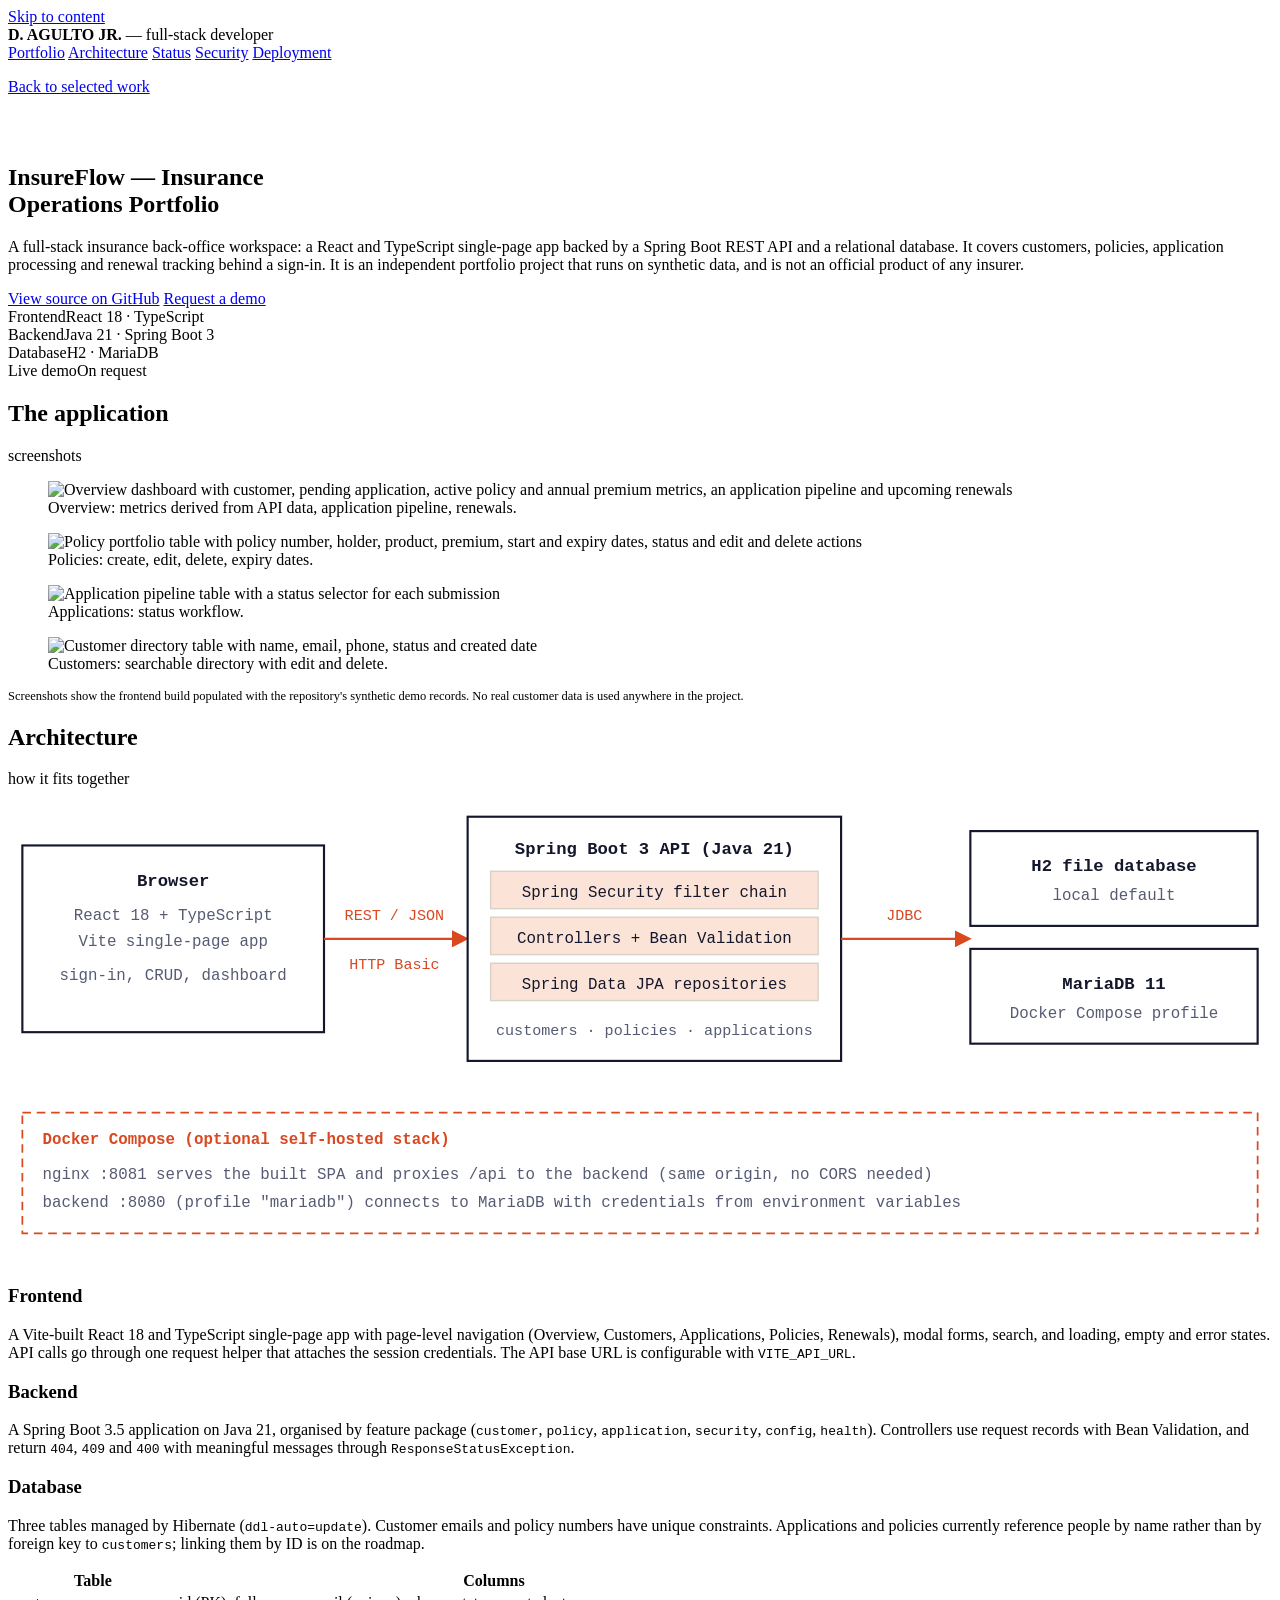
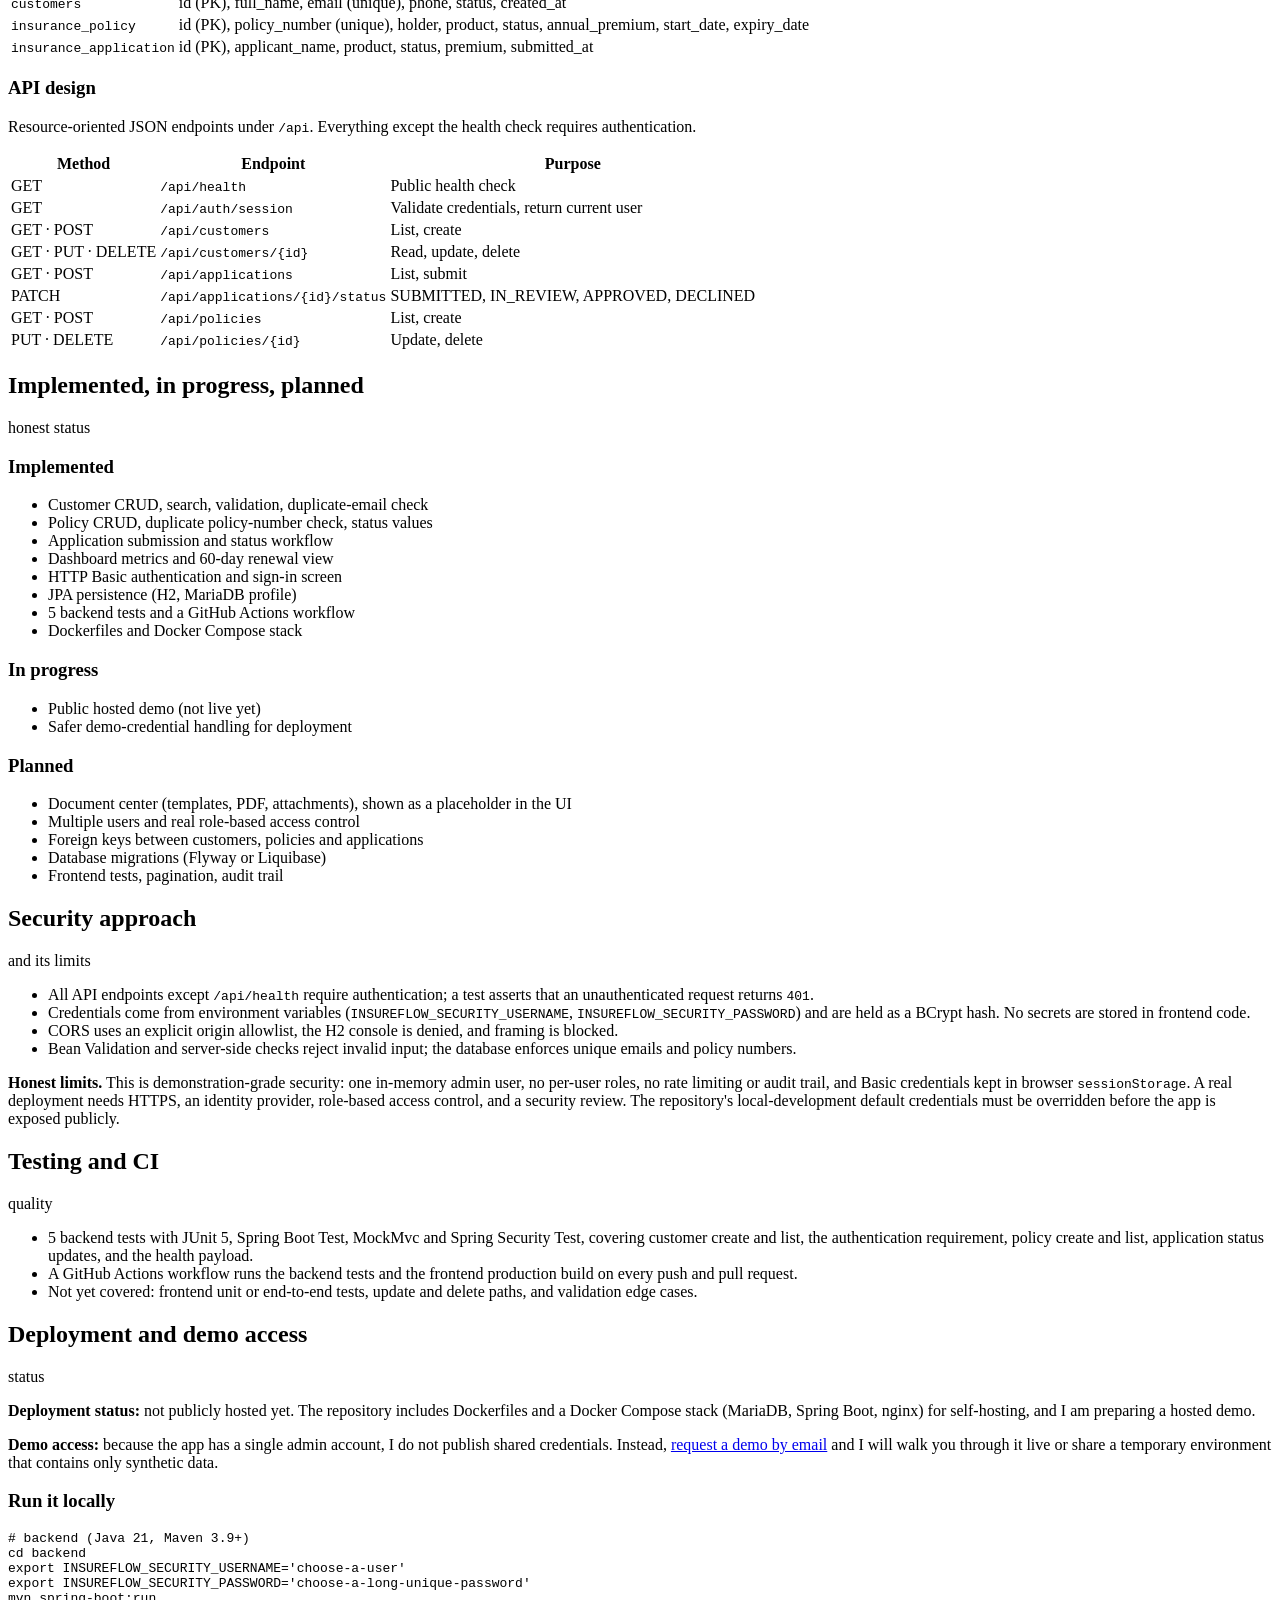
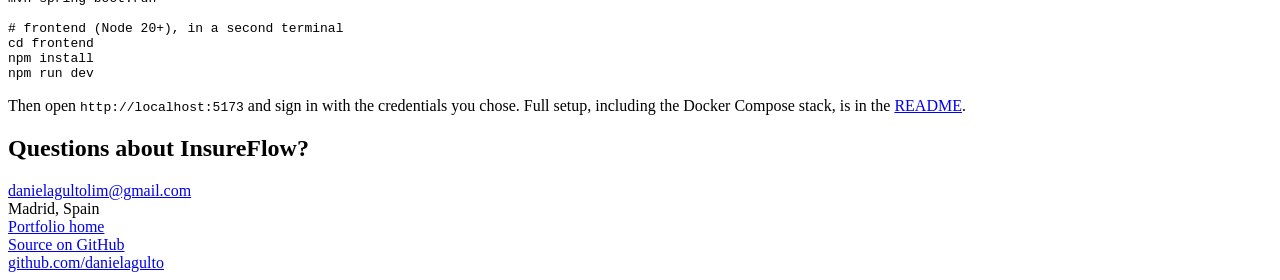
==== insureflow.html @ 4a123c42 "Add files via upload" ====
<!DOCTYPE html>
<html lang="en">
<head>
<meta charset="UTF-8">
<meta name="viewport" content="width=device-width, initial-scale=1.0">
<title>InsureFlow — Insurance Operations Portfolio | Daniel Agulto</title>
<meta name="description" content="InsureFlow is a full-stack insurance operations app built with Java 21, Spring Boot, Spring Security, React and TypeScript. Architecture, features, security approach, testing and deployment status, with implemented and planned work clearly separated.">
<link rel="canonical" href="https://danielagulto.github.io/insureflow.html">
<meta name="author" content="Daniel L. Agulto Jr.">
<meta property="og:type" content="article">
<meta property="og:url" content="https://danielagulto.github.io/insureflow.html">
<meta property="og:site_name" content="Daniel Agulto — Portfolio">
<meta property="og:title" content="InsureFlow — Insurance Operations Portfolio">
<meta property="og:description" content="Full-stack insurance operations app: Spring Boot REST API, Spring Security, JPA, React and TypeScript. By Daniel Agulto.">
<meta property="og:image" content="https://danielagulto.github.io/assets/img/og-image.png">
<meta property="og:image:alt" content="InsureFlow operations dashboard">
<meta name="twitter:card" content="summary_large_image">
<meta name="theme-color" content="#14111A">
<link rel="icon" href="data:image/svg+xml,%3Csvg xmlns='http://www.w3.org/2000/svg' viewBox='0 0 32 32'%3E%3Crect width='32' height='32' fill='%2314172B'/%3E%3Ctext x='16' y='22' font-family='monospace' font-size='16' font-weight='bold' text-anchor='middle' fill='%23F6F6F9'%3EDA%3C/text%3E%3C/svg%3E">
<link rel="preconnect" href="https://fonts.googleapis.com">
<link rel="preconnect" href="https://fonts.gstatic.com" crossorigin>
<link href="https://fonts.googleapis.com/css2?family=Instrument+Serif:ital@0;1&family=Geist:wght@400;500;600&family=Geist+Mono:wght@400;500&display=swap" rel="stylesheet">
<link rel="stylesheet" href="assets/site.css">
<script type="application/ld+json">
{
  "@context": "https://schema.org",
  "@type": "SoftwareSourceCode",
  "name": "InsureFlow — Insurance Operations Portfolio",
  "codeRepository": "https://github.com/danielagulto/insureflow-portfolio",
  "programmingLanguage": ["Java", "TypeScript"],
  "author": { "@type": "Person", "name": "Daniel L. Agulto Jr.", "url": "https://danielagulto.github.io/" }
}
</script>
</head>
<body>
<a class="skip-link" href="#main">Skip to content</a>

<header>
  <div class="wrap wide titleblock">
    <div><strong>D. AGULTO JR.</strong> — full-stack developer</div>
    <nav aria-label="Primary">
      <a href="index.html">Portfolio</a>
      <a href="#architecture">Architecture</a>
      <a href="#status">Status</a>
      <a href="#security">Security</a>
      <a href="#deployment">Deployment</a>
    </nav>
  </div>
</header>

<main id="main" class="wrap wide">
  <p class="crumb"><a href="index.html#work">Back to selected work</a></p>

  <section class="hero" id="top" style="padding-top:32px">
    <h1 style="max-width:22ch">InsureFlow — Insurance Operations Portfolio</h1>
    <p class="lede">A full-stack insurance back-office workspace: a React and TypeScript single-page app backed by a Spring Boot REST API and a relational database. It covers customers, policies, application processing and renewal tracking behind a sign-in. It is an independent portfolio project that runs on synthetic data, and is not an official product of any insurer.</p>
    <div class="cta-row">
      <a class="btn" href="https://github.com/danielagulto/insureflow-portfolio" target="_blank" rel="noopener">View source on GitHub</a>
      <a class="btn ghost" href="mailto:danielagultolim@gmail.com?subject=InsureFlow%20demo%20request">Request a demo</a>
    </div>
  </section>

  <div class="factstrip">
    <div class="fact"><span class="label">Frontend</span><span class="value">React 18 · TypeScript</span></div>
    <div class="fact"><span class="label">Backend</span><span class="value">Java 21 · Spring Boot 3</span></div>
    <div class="fact"><span class="label">Database</span><span class="value">H2 · MariaDB</span></div>
    <div class="fact"><span class="label">Live demo</span><span class="value">On request</span></div>
  </div>

  <section id="screens">
    <div class="section-head"><h2>The application</h2><span class="tag mono">screenshots</span></div>
    <div class="shots">
      <figure class="shot"><img src="assets/img/insureflow-overview.webp" width="1200" height="750" alt="Overview dashboard with customer, pending application, active policy and annual premium metrics, an application pipeline and upcoming renewals" loading="lazy"><figcaption>Overview: metrics derived from API data, application pipeline, renewals.</figcaption></figure>
      <figure class="shot"><img src="assets/img/insureflow-policies.webp" width="1200" height="750" alt="Policy portfolio table with policy number, holder, product, premium, start and expiry dates, status and edit and delete actions" loading="lazy"><figcaption>Policies: create, edit, delete, expiry dates.</figcaption></figure>
      <figure class="shot"><img src="assets/img/insureflow-applications.webp" width="1200" height="750" alt="Application pipeline table with a status selector for each submission" loading="lazy"><figcaption>Applications: status workflow.</figcaption></figure>
      <figure class="shot"><img src="assets/img/insureflow-customers.webp" width="1200" height="750" alt="Customer directory table with name, email, phone, status and created date" loading="lazy"><figcaption>Customers: searchable directory with edit and delete.</figcaption></figure>
    </div>
    <p class="note" style="font-size:12.5px;color:var(--ink-soft)">Screenshots show the frontend build populated with the repository's synthetic demo records. No real customer data is used anywhere in the project.</p>
  </section>

  <section id="architecture" class="prose">
    <div class="section-head"><h2>Architecture</h2><span class="tag mono">how it fits together</span></div>
    <div class="diagram">
      <svg viewBox="0 0 880 330" role="img" aria-labelledby="arch-t arch-d" xmlns="http://www.w3.org/2000/svg">
        <title id="arch-t">InsureFlow architecture</title>
        <desc id="arch-d">A React and TypeScript single-page app calls a Spring Boot REST API over HTTP with Basic authentication. The API uses Spring Data JPA to persist to H2 locally or MariaDB under Docker Compose. In Docker Compose, nginx serves the built app and proxies API requests to the backend.</desc>
        <defs><marker id="ah" markerWidth="8" markerHeight="8" refX="6" refY="4" orient="auto"><path d="M0,0 L8,4 L0,8 Z" fill="#D9481F"/></marker></defs>
        <g font-family="JetBrains Mono, monospace" font-size="12" fill="#14172B">
          <rect x="10" y="40" width="210" height="130" fill="#fff" stroke="#14172B" stroke-width="1.5"/>
          <text x="115" y="68" text-anchor="middle" font-weight="600">Browser</text>
          <text x="115" y="92" text-anchor="middle" fill="#565B73" font-size="11">React 18 + TypeScript</text>
          <text x="115" y="110" text-anchor="middle" fill="#565B73" font-size="11">Vite single-page app</text>
          <text x="115" y="134" text-anchor="middle" fill="#565B73" font-size="11">sign-in, CRUD, dashboard</text>

          <line x1="220" y1="105" x2="318" y2="105" stroke="#D9481F" stroke-width="1.5" marker-end="url(#ah)"/>
          <text x="269" y="92" text-anchor="middle" fill="#D9481F" font-size="10.5">REST / JSON</text>
          <text x="269" y="126" text-anchor="middle" fill="#D9481F" font-size="10.5">HTTP Basic</text>

          <rect x="320" y="20" width="260" height="170" fill="#fff" stroke="#14172B" stroke-width="1.5"/>
          <text x="450" y="46" text-anchor="middle" font-weight="600">Spring Boot 3 API (Java 21)</text>
          <rect x="336" y="58" width="228" height="26" fill="#FBE3D8" stroke="#D9D2C6"/><text x="450" y="76" text-anchor="middle" font-size="11">Spring Security filter chain</text>
          <rect x="336" y="90" width="228" height="26" fill="#FBE3D8" stroke="#D9D2C6"/><text x="450" y="108" text-anchor="middle" font-size="11">Controllers + Bean Validation</text>
          <rect x="336" y="122" width="228" height="26" fill="#FBE3D8" stroke="#D9D2C6"/><text x="450" y="140" text-anchor="middle" font-size="11">Spring Data JPA repositories</text>
          <text x="450" y="172" text-anchor="middle" fill="#565B73" font-size="10.5">customers · policies · applications</text>

          <line x1="580" y1="105" x2="668" y2="105" stroke="#D9481F" stroke-width="1.5" marker-end="url(#ah)"/>
          <text x="624" y="92" text-anchor="middle" fill="#D9481F" font-size="10.5">JDBC</text>

          <rect x="670" y="30" width="200" height="66" fill="#fff" stroke="#14172B" stroke-width="1.5"/>
          <text x="770" y="58" text-anchor="middle" font-weight="600">H2 file database</text>
          <text x="770" y="78" text-anchor="middle" fill="#565B73" font-size="11">local default</text>
          <rect x="670" y="112" width="200" height="66" fill="#fff" stroke="#14172B" stroke-width="1.5"/>
          <text x="770" y="140" text-anchor="middle" font-weight="600">MariaDB 11</text>
          <text x="770" y="160" text-anchor="middle" fill="#565B73" font-size="11">Docker Compose profile</text>

          <rect x="10" y="226" width="860" height="84" fill="none" stroke="#D9481F" stroke-width="1.2" stroke-dasharray="6 4"/>
          <text x="24" y="248" fill="#D9481F" font-size="11" font-weight="600">Docker Compose (optional self-hosted stack)</text>
          <text x="24" y="272" fill="#565B73" font-size="11">nginx :8081 serves the built SPA and proxies /api to the backend (same origin, no CORS needed)</text>
          <text x="24" y="292" fill="#565B73" font-size="11">backend :8080 (profile "mariadb") connects to MariaDB with credentials from environment variables</text>
        </g>
      </svg>
    </div>

    <h3>Frontend</h3>
    <p>A Vite-built React 18 and TypeScript single-page app with page-level navigation (Overview, Customers, Applications, Policies, Renewals), modal forms, search, and loading, empty and error states. API calls go through one request helper that attaches the session credentials. The API base URL is configurable with <code>VITE_API_URL</code>.</p>

    <h3>Backend</h3>
    <p>A Spring Boot 3.5 application on Java 21, organised by feature package (<code>customer</code>, <code>policy</code>, <code>application</code>, <code>security</code>, <code>config</code>, <code>health</code>). Controllers use request records with Bean Validation, and return <code>404</code>, <code>409</code> and <code>400</code> with meaningful messages through <code>ResponseStatusException</code>.</p>

    <h3>Database</h3>
    <p>Three tables managed by Hibernate (<code>ddl-auto=update</code>). Customer emails and policy numbers have unique constraints. Applications and policies currently reference people by name rather than by foreign key to <code>customers</code>; linking them by ID is on the roadmap.</p>
    <div class="tablewrap"><table>
      <thead><tr><th>Table</th><th>Columns</th></tr></thead>
      <tbody>
        <tr><td class="nowrap"><code>customers</code></td><td>id (PK), full_name, email (unique), phone, status, created_at</td></tr>
        <tr><td class="nowrap"><code>insurance_policy</code></td><td>id (PK), policy_number (unique), holder, product, status, annual_premium, start_date, expiry_date</td></tr>
        <tr><td class="nowrap"><code>insurance_application</code></td><td>id (PK), applicant_name, product, status, premium, submitted_at</td></tr>
      </tbody>
    </table></div>

    <h3>API design</h3>
    <p>Resource-oriented JSON endpoints under <code>/api</code>. Everything except the health check requires authentication.</p>
    <div class="tablewrap"><table>
      <thead><tr><th>Method</th><th>Endpoint</th><th>Purpose</th></tr></thead>
      <tbody>
        <tr><td>GET</td><td><code>/api/health</code></td><td>Public health check</td></tr>
        <tr><td>GET</td><td><code>/api/auth/session</code></td><td>Validate credentials, return current user</td></tr>
        <tr><td>GET · POST</td><td><code>/api/customers</code></td><td>List, create</td></tr>
        <tr><td>GET · PUT · DELETE</td><td><code>/api/customers/{id}</code></td><td>Read, update, delete</td></tr>
        <tr><td>GET · POST</td><td><code>/api/applications</code></td><td>List, submit</td></tr>
        <tr><td>PATCH</td><td><code>/api/applications/{id}/status</code></td><td>SUBMITTED, IN_REVIEW, APPROVED, DECLINED</td></tr>
        <tr><td>GET · POST</td><td><code>/api/policies</code></td><td>List, create</td></tr>
        <tr><td>PUT · DELETE</td><td><code>/api/policies/{id}</code></td><td>Update, delete</td></tr>
      </tbody>
    </table></div>
  </section>

  <section id="status">
    <div class="section-head"><h2>Implemented, in progress, planned</h2><span class="tag mono">honest status</span></div>
    <div class="statusgrid">
      <div class="statuscol">
        <h3>Implemented</h3>
        <ul>
          <li>Customer CRUD, search, validation, duplicate-email check</li>
          <li>Policy CRUD, duplicate policy-number check, status values</li>
          <li>Application submission and status workflow</li>
          <li>Dashboard metrics and 60-day renewal view</li>
          <li>HTTP Basic authentication and sign-in screen</li>
          <li>JPA persistence (H2, MariaDB profile)</li>
          <li>5 backend tests and a GitHub Actions workflow</li>
          <li>Dockerfiles and Docker Compose stack</li>
        </ul>
      </div>
      <div class="statuscol">
        <h3>In progress</h3>
        <ul>
          <li>Public hosted demo (not live yet)</li>
          <li>Safer demo-credential handling for deployment</li>
        </ul>
      </div>
      <div class="statuscol">
        <h3>Planned</h3>
        <ul>
          <li>Document center (templates, PDF, attachments), shown as a placeholder in the UI</li>
          <li>Multiple users and real role-based access control</li>
          <li>Foreign keys between customers, policies and applications</li>
          <li>Database migrations (Flyway or Liquibase)</li>
          <li>Frontend tests, pagination, audit trail</li>
        </ul>
      </div>
    </div>
  </section>

  <section id="security" class="prose">
    <div class="section-head"><h2>Security approach</h2><span class="tag mono">and its limits</span></div>
    <ul>
      <li>All API endpoints except <code>/api/health</code> require authentication; a test asserts that an unauthenticated request returns <code>401</code>.</li>
      <li>Credentials come from environment variables (<code>INSUREFLOW_SECURITY_USERNAME</code>, <code>INSUREFLOW_SECURITY_PASSWORD</code>) and are held as a BCrypt hash. No secrets are stored in frontend code.</li>
      <li>CORS uses an explicit origin allowlist, the H2 console is denied, and framing is blocked.</li>
      <li>Bean Validation and server-side checks reject invalid input; the database enforces unique emails and policy numbers.</li>
    </ul>
    <div class="callout"><strong>Honest limits.</strong> This is demonstration-grade security: one in-memory admin user, no per-user roles, no rate limiting or audit trail, and Basic credentials kept in browser <code>sessionStorage</code>. A real deployment needs HTTPS, an identity provider, role-based access control, and a security review. The repository's local-development default credentials must be overridden before the app is exposed publicly.</div>
  </section>

  <section id="testing" class="prose">
    <div class="section-head"><h2>Testing and CI</h2><span class="tag mono">quality</span></div>
    <ul>
      <li>5 backend tests with JUnit 5, Spring Boot Test, MockMvc and Spring Security Test, covering customer create and list, the authentication requirement, policy create and list, application status updates, and the health payload.</li>
      <li>A GitHub Actions workflow runs the backend tests and the frontend production build on every push and pull request.</li>
      <li>Not yet covered: frontend unit or end-to-end tests, update and delete paths, and validation edge cases.</li>
    </ul>
  </section>

  <section id="deployment" class="prose">
    <div class="section-head"><h2>Deployment and demo access</h2><span class="tag mono">status</span></div>
    <p><strong>Deployment status:</strong> not publicly hosted yet. The repository includes Dockerfiles and a Docker Compose stack (MariaDB, Spring Boot, nginx) for self-hosting, and I am preparing a hosted demo.</p>
    <p><strong>Demo access:</strong> because the app has a single admin account, I do not publish shared credentials. Instead, <a href="mailto:danielagultolim@gmail.com?subject=InsureFlow%20demo%20request">request a demo by email</a> and I will walk you through it live or share a temporary environment that contains only synthetic data.</p>
    <h3>Run it locally</h3>
<pre><code># backend (Java 21, Maven 3.9+)
cd backend
export INSUREFLOW_SECURITY_USERNAME='choose-a-user'
export INSUREFLOW_SECURITY_PASSWORD='choose-a-long-unique-password'
mvn spring-boot:run

# frontend (Node 20+), in a second terminal
cd frontend
npm install
npm run dev</code></pre>
    <p>Then open <code>http://localhost:5173</code> and sign in with the credentials you chose. Full setup, including the Docker Compose stack, is in the <a href="https://github.com/danielagulto/insureflow-portfolio#readme" target="_blank" rel="noopener">README</a>.</p>
  </section>
</main>

<footer id="contact">
  <div class="wrap wide">
    <div class="row">
      <div>
        <h2>Questions about InsureFlow?</h2>
        <div class="meta">
          <div><a href="mailto:danielagultolim@gmail.com">danielagultolim@gmail.com</a></div>
          <div>Madrid, Spain</div>
        </div>
      </div>
      <div class="meta">
        <div><a href="index.html">Portfolio home</a></div>
        <div><a href="https://github.com/danielagulto/insureflow-portfolio" target="_blank" rel="noopener">Source on GitHub</a></div>
        <div><a href="https://github.com/danielagulto" target="_blank" rel="noopener">github.com/danielagulto</a></div>
      </div>
    </div>
  </div>
</footer>
</body>
</html>
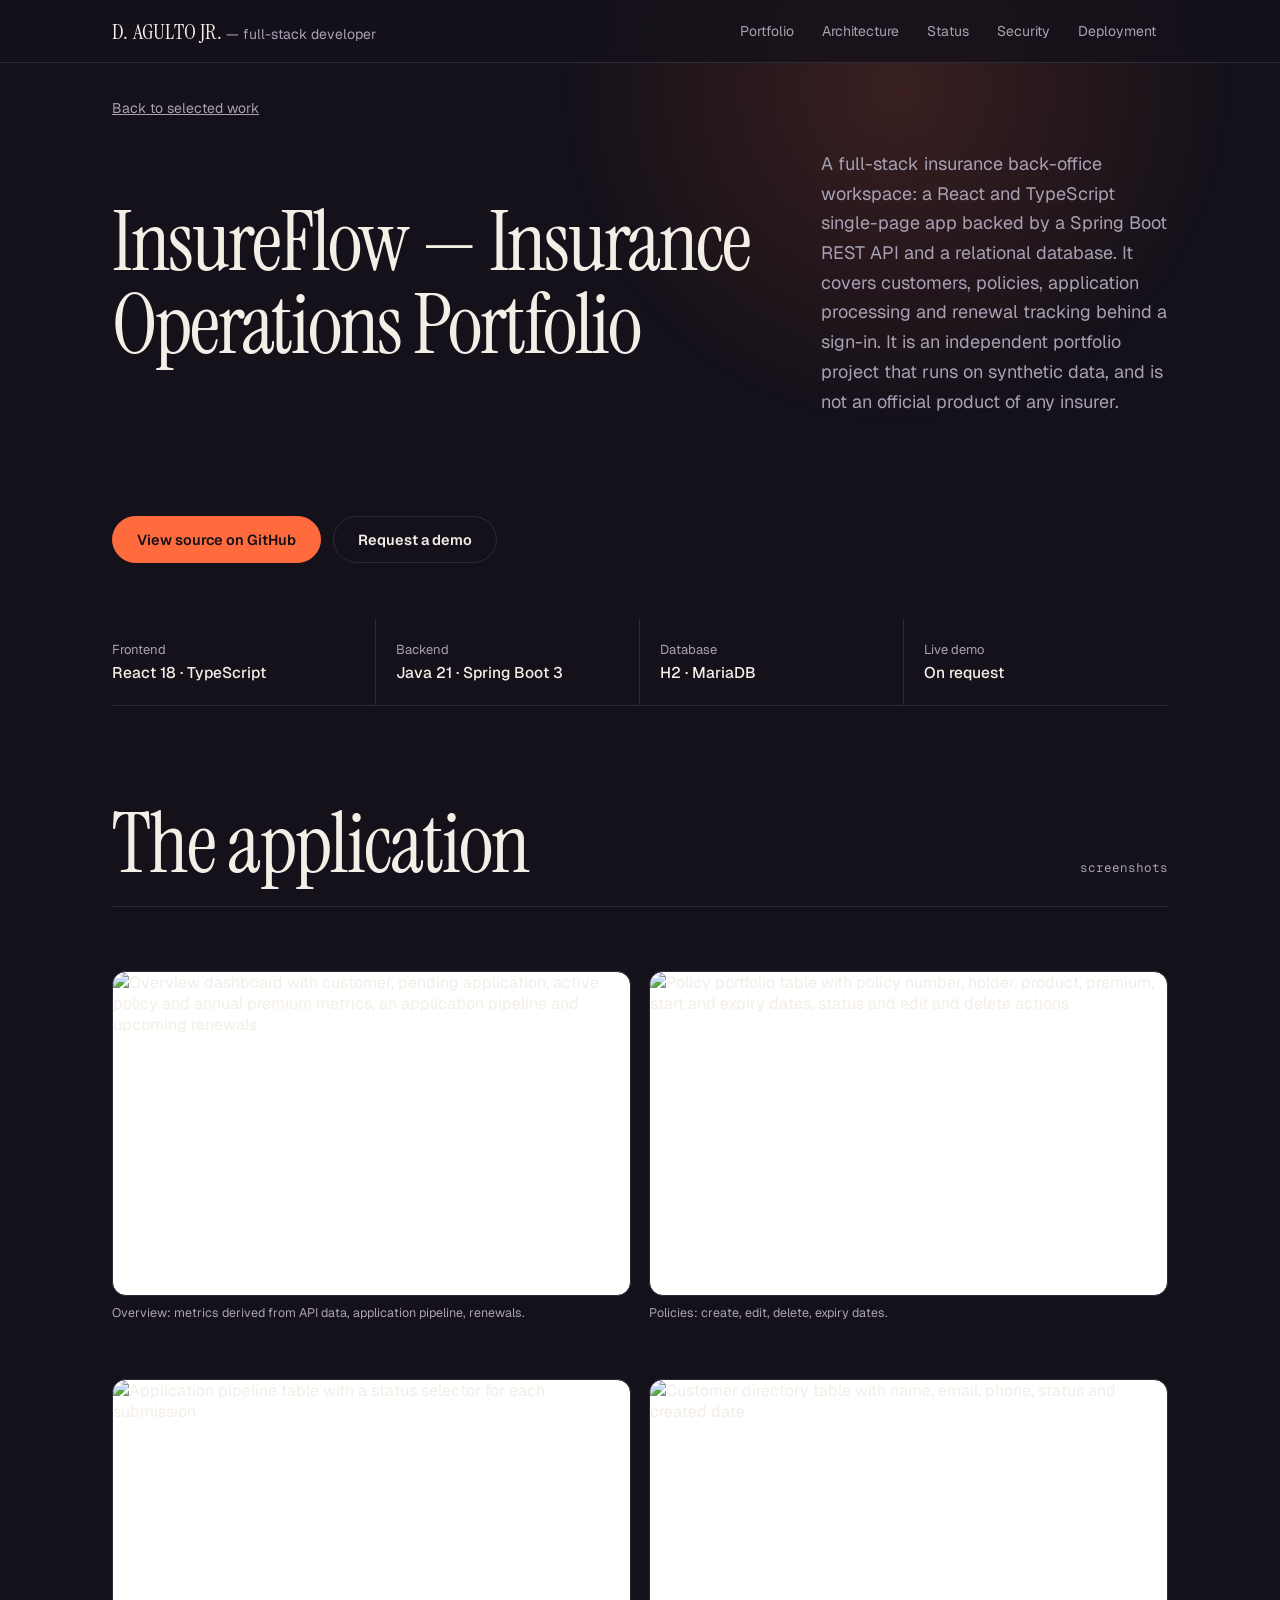
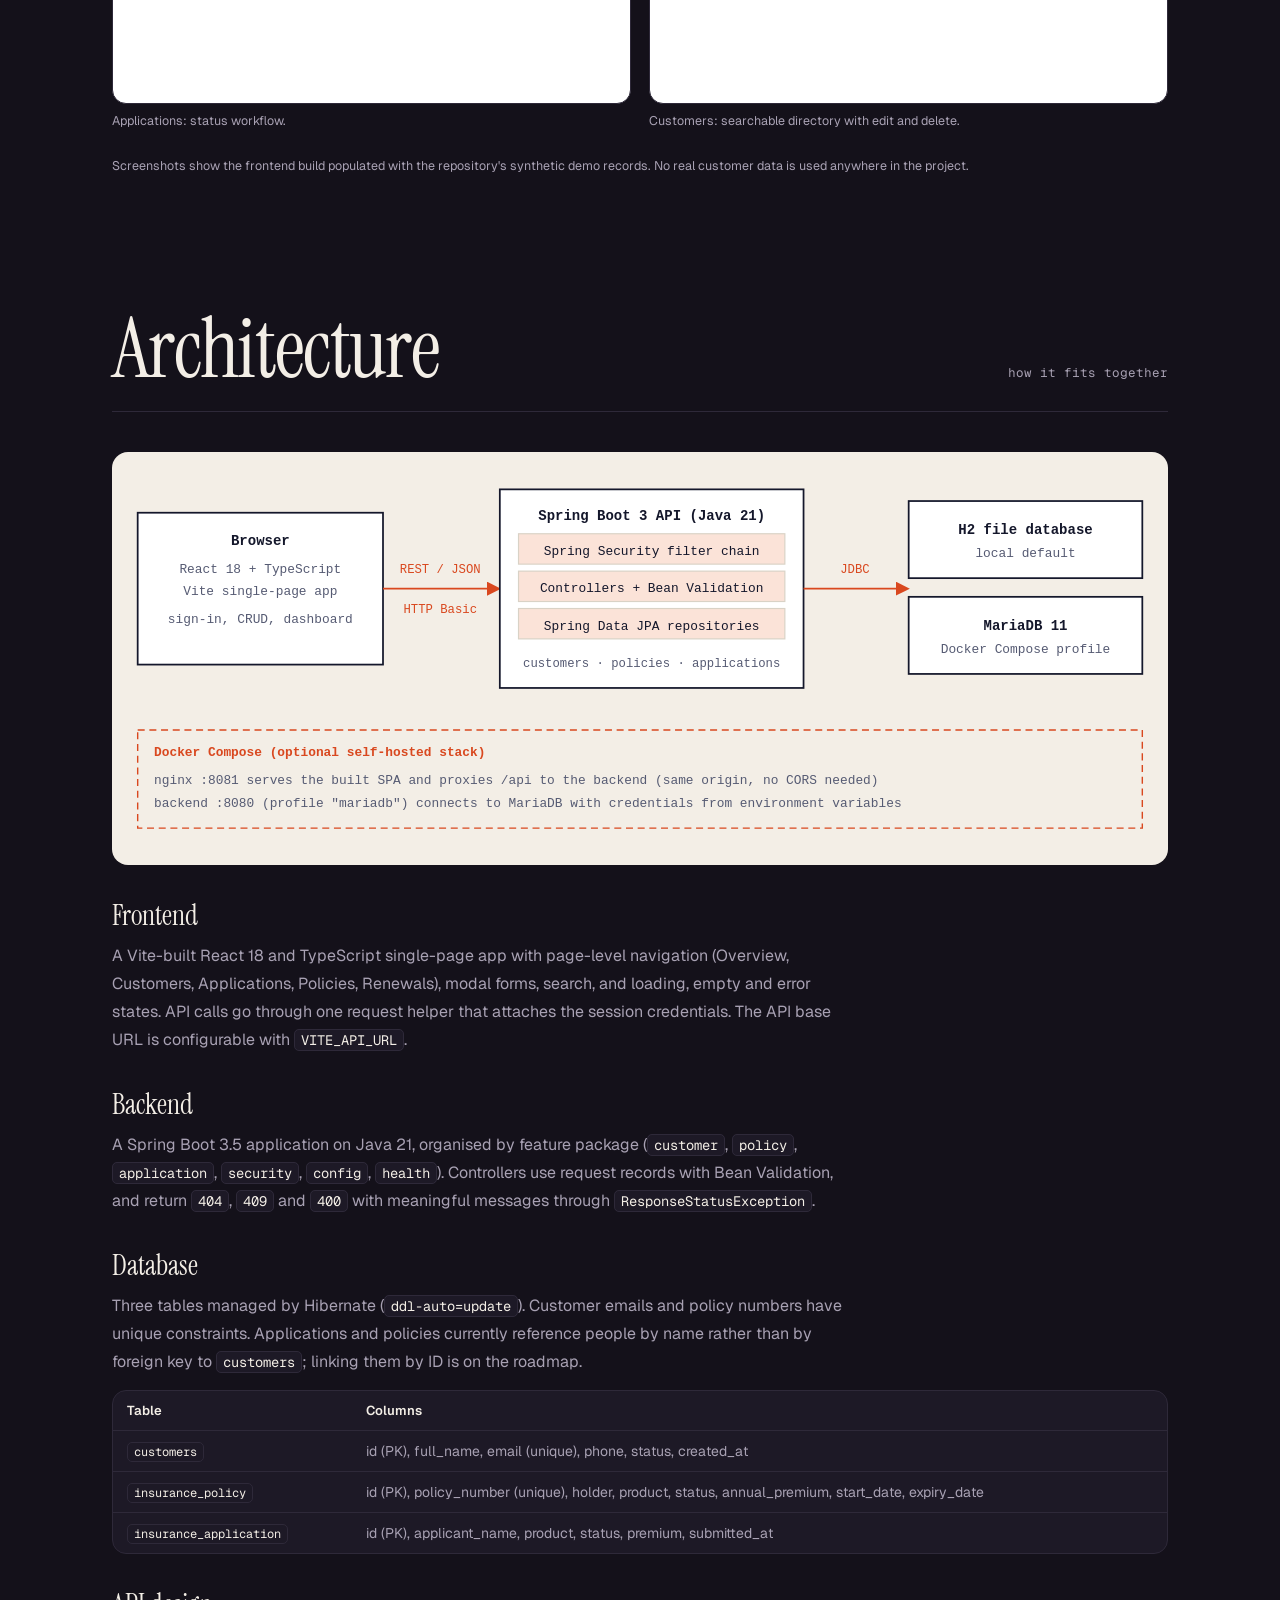
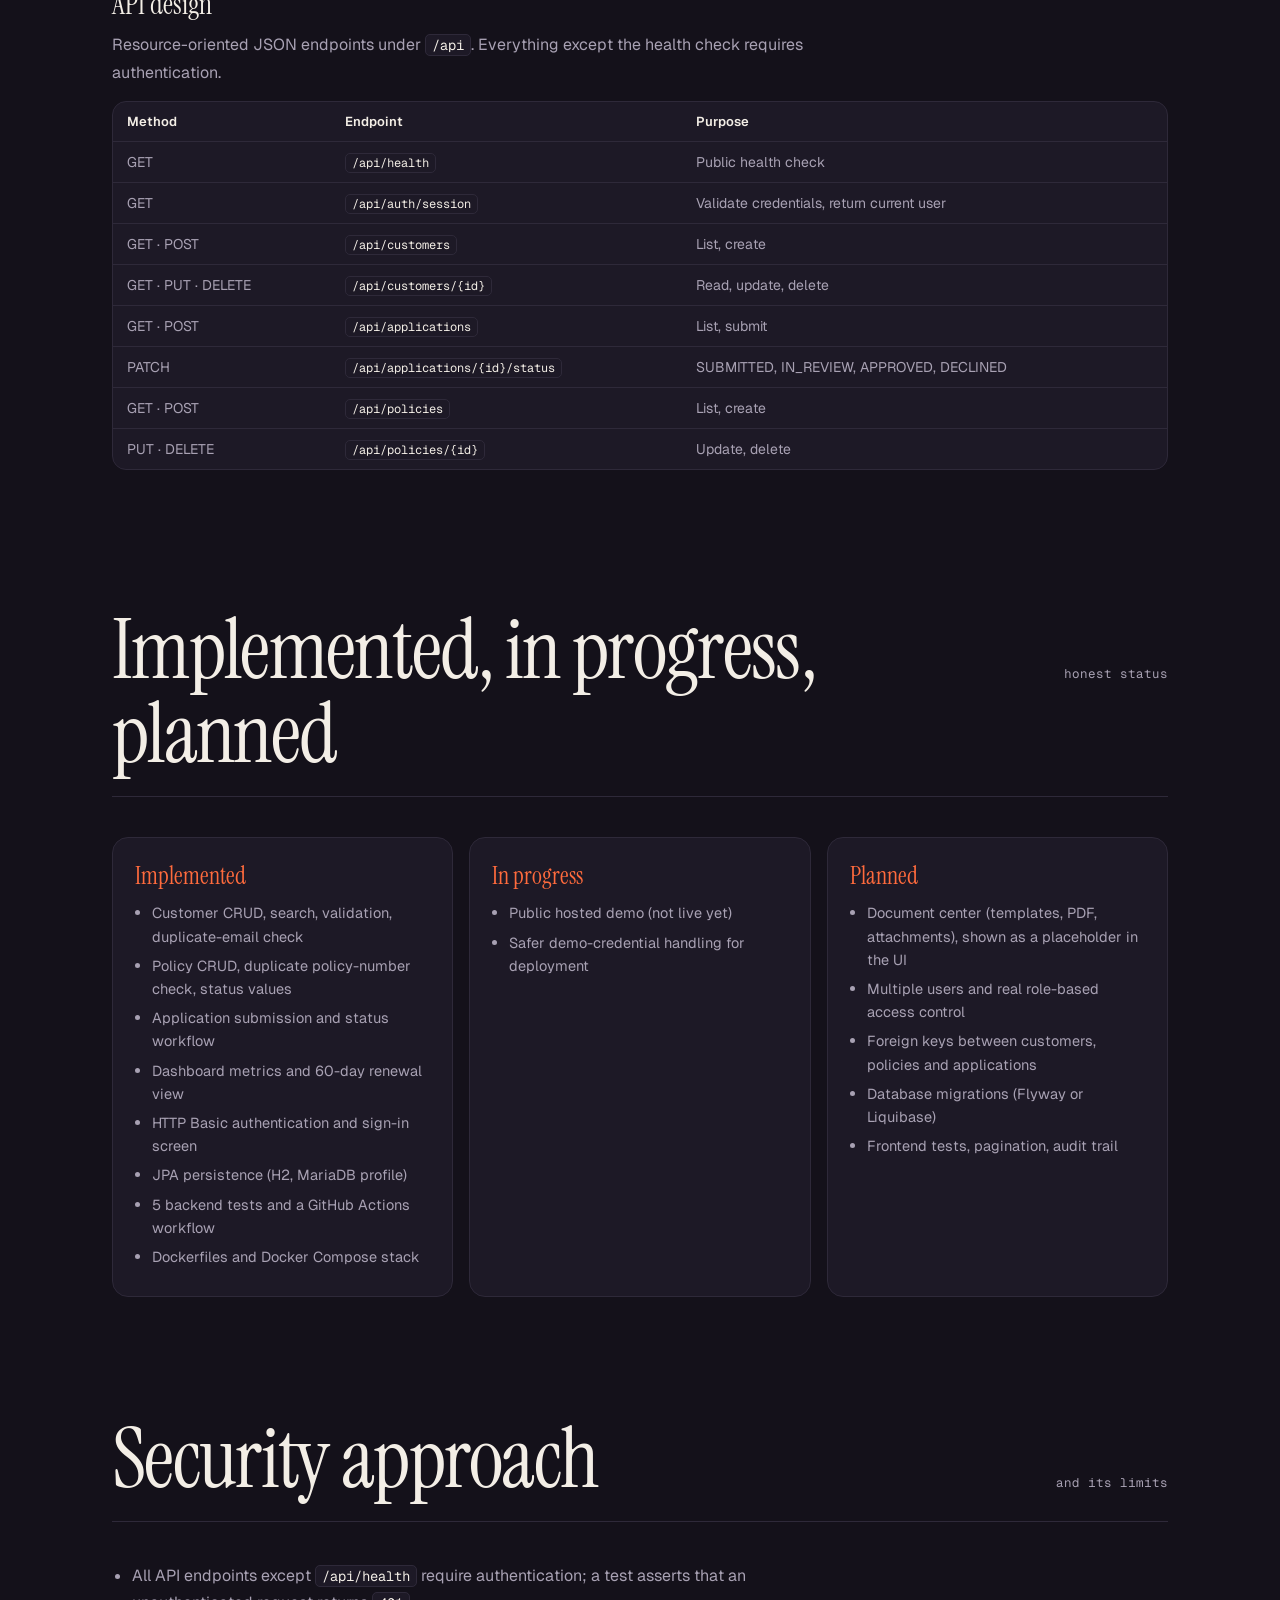
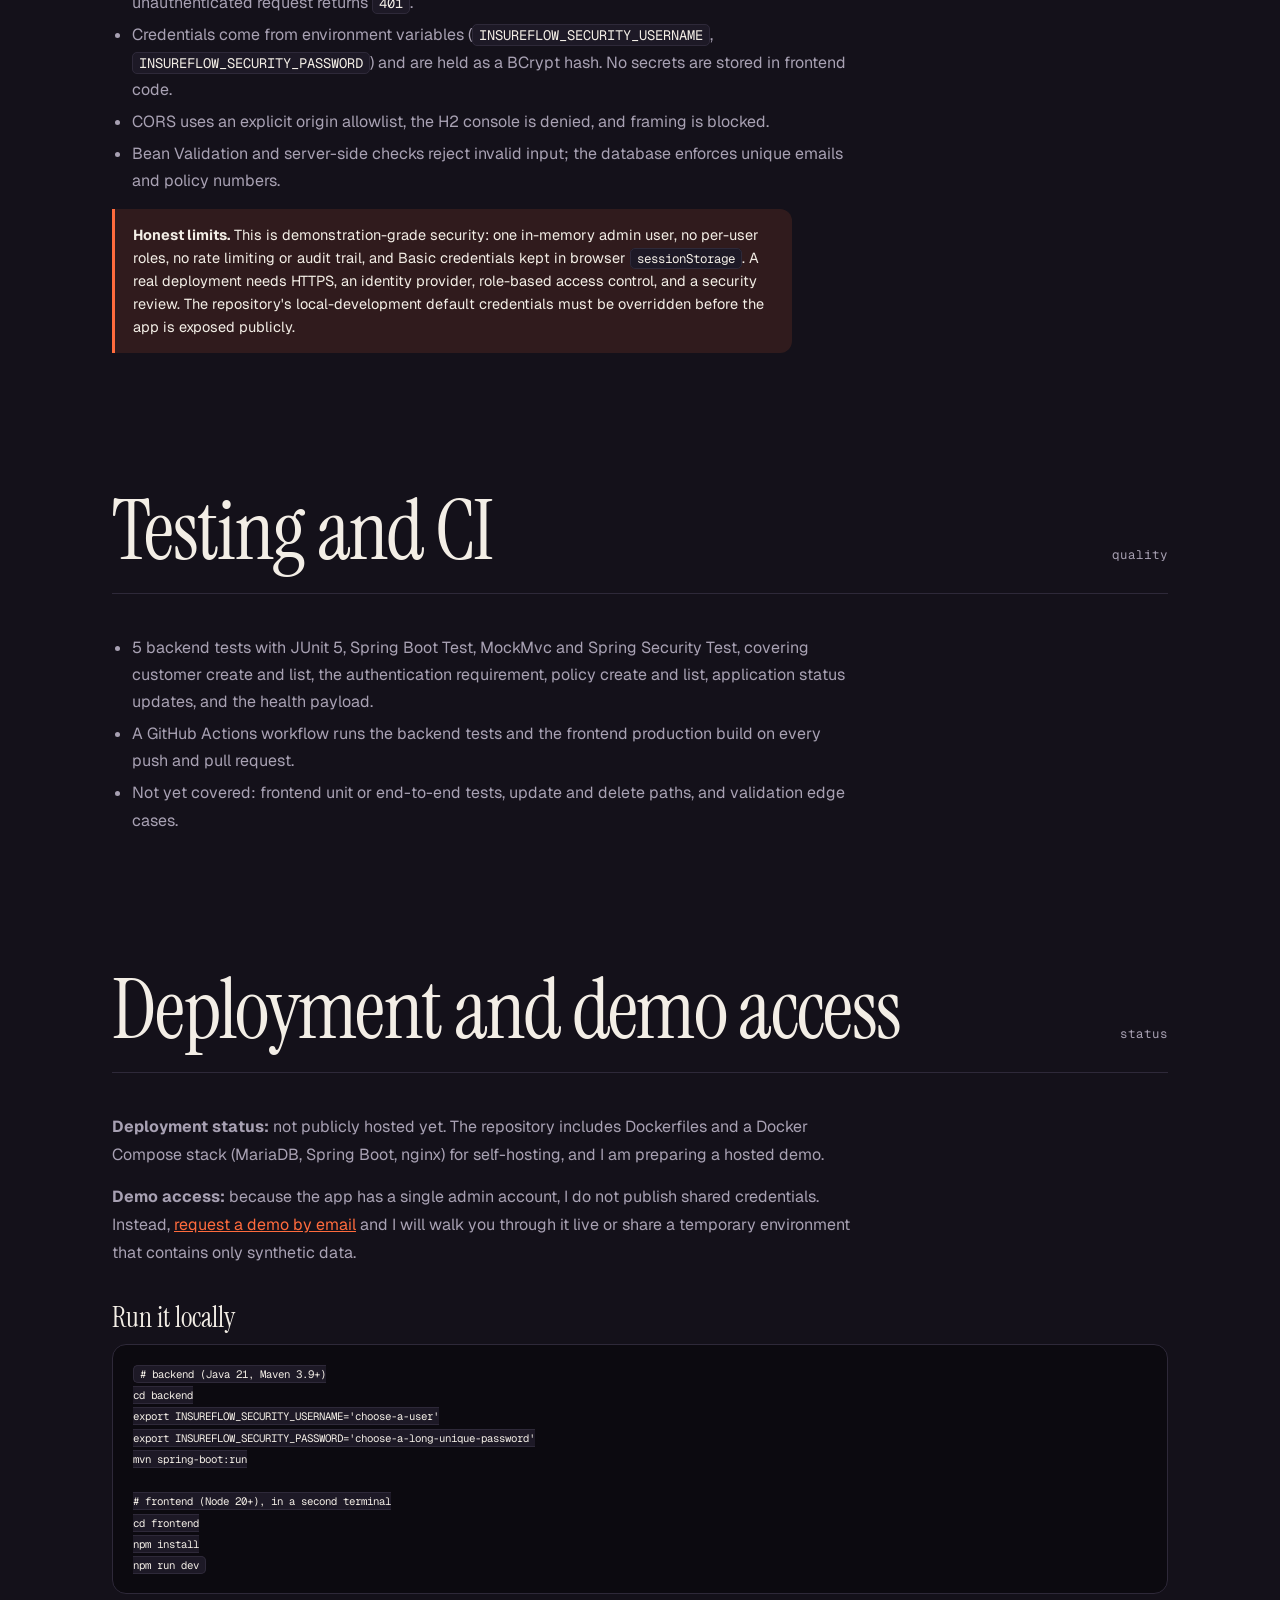
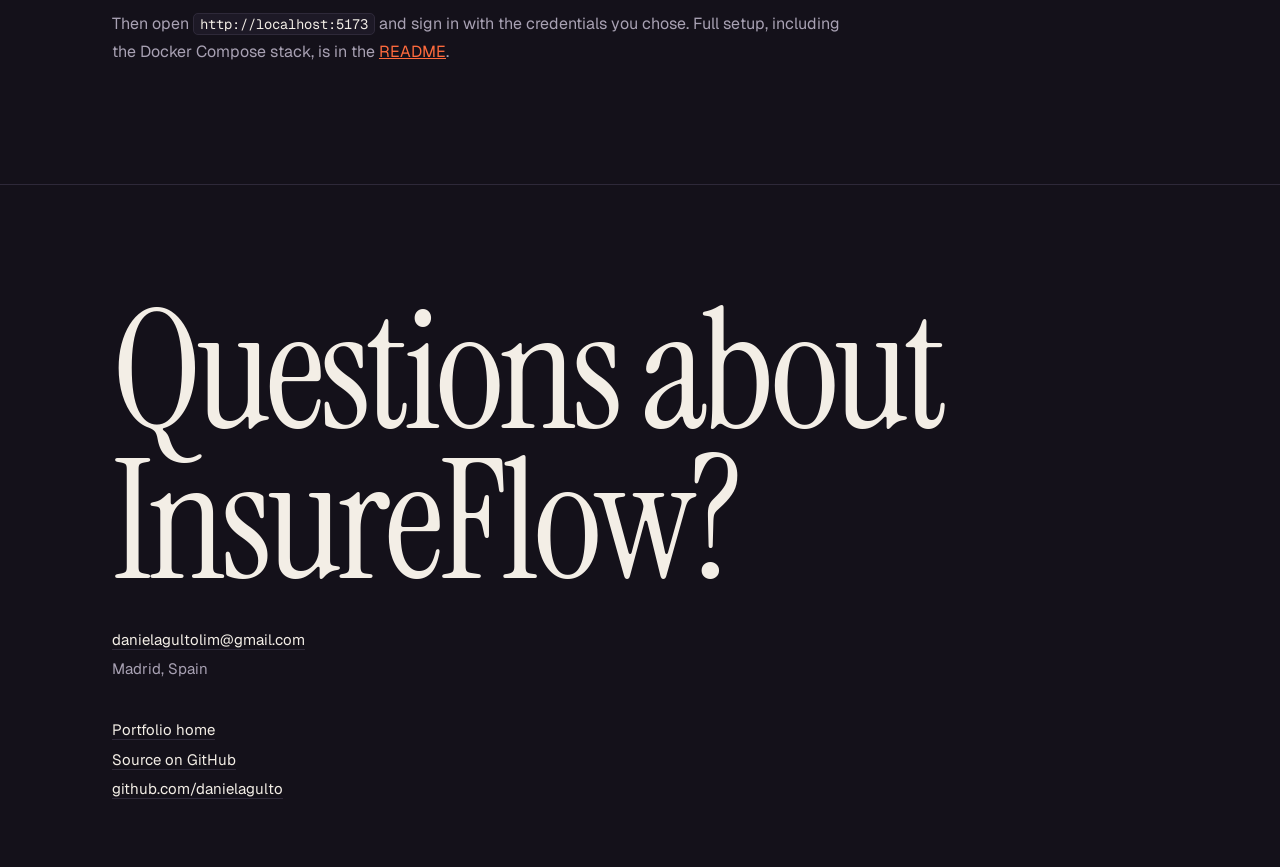
==== commit ba0ed776: "Update insureflow.html" ====
--- a/insureflow.html
+++ b/insureflow.html
@@ -20,7 +20,7 @@
 <link rel="preconnect" href="https://fonts.googleapis.com">
 <link rel="preconnect" href="https://fonts.gstatic.com" crossorigin>
 <link href="https://fonts.googleapis.com/css2?family=Instrument+Serif:ital@0;1&family=Geist:wght@400;500;600&family=Geist+Mono:wght@400;500&display=swap" rel="stylesheet">
-<link rel="stylesheet" href="assets/site.css">
+<link rel="stylesheet" href="site.css">
 <script type="application/ld+json">
 {
   "@context": "https://schema.org",
--- a/site.css
+++ b/site.css
@@ -0,0 +1,177 @@
+/* Daniel Agulto portfolio v4 - midnight editorial */
+:root{
+  --bg:#14111A; --surface:#1D1926; --line:#2E2939;
+  --ink:#F3EEE6; --ink-soft:#A8A1B3;
+  --accent:#FF6B3D; --accent-soft:rgba(255,107,61,.12); --ivory:#F3EEE6;
+  --paper:var(--bg); --paper-line:var(--line); --blue:var(--accent); --blue-soft:var(--accent-soft);
+  --display:'Instrument Serif',Georgia,serif;
+  --body:'Geist',system-ui,sans-serif;
+  --mono:'Geist Mono',ui-monospace,monospace;
+}
+*{box-sizing:border-box}
+html{scroll-behavior:smooth;background:var(--bg)}
+body{margin:0;background:var(--bg);color:var(--ink);font-family:var(--body);font-size:16px;-webkit-font-smoothing:antialiased;overflow-x:hidden}
+body::before{content:"";position:fixed;inset:0;pointer-events:none;z-index:0;background:radial-gradient(520px circle at var(--mx,70%) var(--my,10%),rgba(255,107,61,.16),transparent 65%)}
+header,main,footer{position:relative;z-index:1}
+@media (prefers-reduced-motion:reduce){*{animation:none!important;transition:none!important;scroll-behavior:auto!important}}
+a{color:var(--accent)}
+.wrap{max-width:1120px;margin:0 auto;padding:0 32px}
+.mono{font-family:var(--mono)}
+
+/* header */
+header{position:sticky;top:0;z-index:5;background:rgba(20,17,26,.8);backdrop-filter:blur(14px);-webkit-backdrop-filter:blur(14px);border-bottom:1px solid var(--line)}
+.titleblock{display:flex;justify-content:space-between;align-items:center;padding-top:16px;padding-bottom:16px;font-size:14px;color:var(--ink-soft)}
+.titleblock strong{font-family:var(--display);font-weight:400;font-size:22px;color:var(--ink);letter-spacing:.01em}
+.titleblock nav{display:flex;flex-wrap:wrap;gap:4px}
+.titleblock nav a{color:var(--ink-soft);text-decoration:none;padding:6px 12px;border-radius:99px;transition:color .2s,background .2s}
+.titleblock nav a:hover{color:var(--ink);background:var(--surface)}
+
+/* hero */
+.hero{padding:112px 0 56px;display:block}
+.eyebrow{display:inline-flex;align-items:center;gap:10px;font-family:var(--mono);font-size:12.5px;color:var(--ink-soft);border:1px solid var(--line);padding:7px 14px;border-radius:99px;margin:0 0 36px}
+.eyebrow .dot{width:8px;height:8px;border-radius:50%;background:var(--accent);box-shadow:0 0 0 4px var(--accent-soft);animation:pulse 2.4s ease-in-out infinite}
+@keyframes pulse{50%{box-shadow:0 0 0 8px transparent}}
+.hero h1{font-family:var(--display);font-weight:400;font-size:clamp(52px,10.5vw,128px);line-height:.95;letter-spacing:-.025em;margin:0 0 36px}
+.hero h1 em{color:var(--accent)}
+.hero p.lede{font-size:18px;line-height:1.65;color:var(--ink-soft);max-width:58ch;margin:0 0 36px}
+.hero .cta-row{display:flex;gap:12px;flex-wrap:wrap}
+.btn{display:inline-block;padding:13px 24px;background:var(--accent);color:#14111A;text-decoration:none;font-size:14.5px;font-weight:600;border:1.5px solid var(--accent);border-radius:99px;transition:transform .2s,background .2s,color .2s}
+.btn:hover{transform:translateY(-2px);background:var(--ink);border-color:var(--ink)}
+.btn.ghost{background:transparent;color:var(--ink);border-color:var(--line)}
+.btn.ghost:hover{background:var(--surface);border-color:var(--ink-soft)}
+.js .rv{opacity:0;transform:translateY(18px);transition:opacity .7s ease,transform .7s ease}
+.js .rv.in{opacity:1;transform:none}
+
+.marquee{overflow:hidden;border-top:1px solid var(--line);border-bottom:1px solid var(--line);padding:18px 0;-webkit-mask-image:linear-gradient(90deg,transparent,#000 8%,#000 92%,transparent);mask-image:linear-gradient(90deg,transparent,#000 8%,#000 92%,transparent)}
+.marquee-track{display:flex;width:max-content;gap:40px;font-family:var(--display);font-size:30px;color:var(--ink-soft);animation:slide 38s linear infinite}
+.marquee-track span::after{content:"\2726";color:var(--accent);margin-left:40px;font-size:18px;vertical-align:middle}
+@keyframes slide{to{transform:translateX(-50%)}}
+
+/* fact strip */
+.factstrip{display:grid;grid-template-columns:repeat(4,1fr);border-bottom:1px solid var(--line)}
+.fact{padding:22px 20px;border-right:1px solid var(--line)}
+.fact:first-child{padding-left:0}
+.fact:last-child{border-right:none}
+.fact .label{font-size:13px;color:var(--ink-soft);display:block;margin-bottom:4px}
+.fact .value{font-size:15.5px;font-weight:500}
+@media (max-width:620px){.factstrip{grid-template-columns:repeat(2,1fr)}.fact{padding-left:0;border-bottom:1px solid var(--line)}.fact:nth-child(2n){border-right:none;padding-left:20px}}
+
+/* sections: big serif title across the top */
+section{padding:96px 0 24px}
+section.hero{padding:112px 0 56px}
+.section-head{display:flex;justify-content:space-between;align-items:baseline;gap:16px;border-bottom:1px solid var(--line);padding-bottom:20px;margin:0 0 40px}
+.section-head h2{font-family:var(--display);font-weight:400;font-size:clamp(44px,7vw,84px);line-height:1;letter-spacing:-.02em;margin:0}
+.section-head .tag{font-family:var(--mono);font-size:12.5px;color:var(--ink-soft);white-space:nowrap}
+section[id],footer[id]{scroll-margin-top:72px}
+
+/* skills */
+.skillgrid{display:grid;grid-template-columns:repeat(3,1fr);gap:40px 32px}
+@media (max-width:900px){.skillgrid{grid-template-columns:1fr 1fr}}
+@media (max-width:560px){.skillgrid{grid-template-columns:1fr}}
+.skillgroup{border-top:1px solid var(--line);padding-top:16px}
+.skillgroup .label{font-family:var(--display);font-size:24px;margin-bottom:14px;display:block}
+.taglist{display:flex;flex-wrap:wrap;gap:8px}
+.tag-pill{font-size:13.5px;padding:6px 13px;border:1px solid var(--line);border-radius:99px;color:var(--ink);transition:border-color .2s,background .2s}
+.tag-pill:hover{border-color:var(--accent);background:var(--accent-soft)}
+.tag-pill.learning{border-style:dashed;color:var(--ink-soft)}
+.skillgroup .note{font-size:13px;color:var(--ink-soft);margin-top:12px;line-height:1.5}
+
+/* projects: numbered editorial rows */
+#work{counter-reset:p}
+.project{counter-increment:p;position:relative;margin:0;padding:36px 0 36px 84px;border-top:1px solid var(--line);transition:background .3s}
+.project::before{content:counter(p,decimal-leading-zero);position:absolute;left:0;top:40px;font-family:var(--mono);font-size:13px;color:var(--ink-soft)}
+.project:hover::before{color:var(--accent)}
+.project-top{display:flex;justify-content:space-between;align-items:baseline;flex-wrap:wrap;gap:6px 16px;margin-bottom:12px}
+.project h3{font-family:var(--display);font-weight:400;font-size:clamp(34px,5vw,54px);letter-spacing:-.015em;line-height:1.05;margin:0;transition:color .25s}
+.project:hover h3{color:var(--accent)}
+.project .role{font-size:14px;color:var(--ink-soft)}
+.project p{margin:0 0 16px;color:var(--ink-soft);line-height:1.7;font-size:16px;max-width:64ch}
+.project .stack{display:flex;flex-wrap:wrap;gap:6px;margin-bottom:16px}
+.project .stack span{font-family:var(--mono);font-size:11.5px;color:var(--ink-soft);border:1px solid var(--line);padding:3px 9px;border-radius:6px}
+.project .status{font-size:12.5px;color:var(--ink-soft);border:1px dashed var(--ink-soft);padding:3px 11px;display:inline-block;border-radius:99px;margin:0 4px 4px 0}
+.project .status.done{border-style:solid;border-color:var(--accent);color:var(--accent)}
+.project a.live{font-size:15px;font-weight:600;text-decoration:none;color:var(--ink);border-bottom:2px solid var(--accent);padding-bottom:2px}
+.project a.live:hover{color:var(--accent)}
+.project.featured{background:linear-gradient(180deg,var(--surface),transparent 85%);border:1px solid var(--line);border-radius:24px;padding:40px 40px 40px 100px;margin:0 0 24px}
+.project.featured::before{left:40px;top:46px;color:var(--accent)}
+.featured-tag{display:inline-block;font-family:var(--mono);font-size:12px;color:var(--accent);background:var(--accent-soft);padding:4px 12px;border-radius:99px;margin-bottom:16px}
+.project ul.points{margin:0 0 16px;padding-left:18px;color:var(--ink-soft);font-size:15.5px;line-height:1.65;max-width:66ch}
+.project ul.points li{margin-bottom:5px}
+.project .actions{display:flex;flex-wrap:wrap;gap:12px 20px;align-items:center;margin-top:20px}
+.project .actions .btn{padding:11px 20px;font-size:14px;color:#14111A}
+.project .actions .btn.ghost{color:var(--ink)}
+.project .note{font-size:13px;color:var(--ink-soft);margin:14px 0 0;max-width:62ch;line-height:1.55}
+.shot{margin:24px 0 14px}
+.shot img{display:block;width:100%;height:auto;border:1px solid var(--line);border-radius:14px;background:#fff}
+.shot figcaption{font-size:12.5px;color:var(--ink-soft);margin-top:8px;line-height:1.5}
+@media (max-width:700px){.project,.project.featured{padding:32px 0 32px 0}.project.featured{padding:24px}.project::before{position:static;display:block;margin-bottom:10px}.project.featured::before{left:auto;top:auto}}
+
+/* experience */
+.job{margin:0;padding:28px 0;border-top:1px solid var(--line);display:grid;grid-template-columns:180px 1fr;column-gap:32px}
+.job-top{display:contents}
+.job-top>div{grid-column:2;grid-row:1}
+.job .when{grid-column:1;grid-row:1;font-family:var(--mono);font-size:12.5px;color:var(--ink-soft);padding-top:6px}
+.job ul{grid-column:2;margin:12px 0 0;padding-left:18px;color:var(--ink-soft);font-size:15px;line-height:1.65;max-width:66ch}
+.job h3{font-family:var(--display);font-weight:400;font-size:28px;letter-spacing:-.01em;margin:0}
+.job .where{font-size:14px;color:var(--ink-soft);margin-top:3px}
+.job ul li{margin-bottom:4px}
+@media (max-width:700px){.job{display:block}.job .when{display:block;margin-bottom:6px}}
+
+/* footer */
+footer{padding:112px 0 64px;margin-top:80px;border-top:1px solid var(--line)}
+footer .row{display:flex;justify-content:space-between;flex-wrap:wrap;gap:32px;align-items:flex-end}
+footer h2{font-family:var(--display);font-weight:400;font-size:clamp(64px,13vw,168px);letter-spacing:-.03em;line-height:.9;margin:0 0 28px}
+footer .meta{font-size:15px;color:var(--ink-soft);line-height:1.95}
+footer .meta a{color:var(--ink);text-decoration-color:var(--line);text-underline-offset:4px}
+footer .meta a:hover{color:var(--accent);text-decoration-color:var(--accent)}
+
+/* a11y */
+.skip-link{position:absolute;left:12px;top:-60px;z-index:20;background:var(--accent);color:#14111A;padding:10px 14px;text-decoration:none;font-size:14px;border-radius:8px}
+.skip-link:focus{top:12px}
+a:focus-visible,.btn:focus-visible{outline:2px solid var(--accent);outline-offset:3px;border-radius:6px}
+@media (max-width:620px){.wrap{padding:0 20px}.titleblock nav{display:none}.hero{padding-top:64px}}
+
+/* project detail page */
+.wrap.wide{max-width:1120px}
+.crumb{font-size:14px;margin:36px 0 0}
+.crumb a{color:var(--ink-soft)}
+.prose p{margin:0 0 14px;color:var(--ink-soft);line-height:1.75;font-size:16px;max-width:68ch}
+.prose h3{font-family:var(--display);font-weight:400;font-size:28px;margin:32px 0 8px}
+.prose ul{margin:0 0 14px;padding-left:20px;color:var(--ink-soft);line-height:1.7;font-size:16px;max-width:68ch}
+.prose li{margin-bottom:5px}
+.prose code,td code{font-family:var(--mono);font-size:.86em;background:var(--surface);border:1px solid var(--line);padding:1px 6px;border-radius:5px;color:var(--ink)}
+.statusgrid{display:grid;grid-template-columns:repeat(3,1fr);gap:16px}
+.statuscol{padding:22px;background:var(--surface);border:1px solid var(--line);border-radius:16px}
+.statuscol h3{font-family:var(--display);font-weight:400;font-size:24px;margin:0 0 10px;color:var(--accent)}
+.statuscol ul{margin:0;padding-left:17px;font-size:14.5px;line-height:1.6;color:var(--ink-soft)}
+.statuscol li{margin-bottom:6px}
+@media (max-width:760px){.statusgrid{grid-template-columns:1fr}}
+.tablewrap{overflow-x:auto;border:1px solid var(--line);background:var(--surface);margin:0 0 18px;border-radius:14px}
+table{border-collapse:collapse;width:100%;font-size:14px;color:var(--ink-soft)}
+th,td{text-align:left;padding:11px 14px;border-bottom:1px solid var(--line);vertical-align:top}
+th{font-size:13px;font-weight:600;color:var(--ink);white-space:nowrap}
+tr:last-child td{border-bottom:none}
+td.nowrap{white-space:nowrap}
+pre{background:#0C0A10;border:1px solid var(--line);color:var(--ink);padding:18px 20px;overflow-x:auto;font-family:var(--mono);font-size:12.5px;line-height:1.7;margin:0 0 16px;border-radius:14px}
+.diagram{border-radius:16px;background:var(--ivory);padding:14px;margin:0 0 8px}
+.diagram svg{width:100%;height:auto;display:block}
+.shots{display:grid;grid-template-columns:1fr 1fr;gap:18px}
+@media (max-width:700px){.shots{grid-template-columns:1fr}}
+.callout{border-left:3px solid var(--accent);background:var(--accent-soft);padding:14px 18px;font-size:14.5px;line-height:1.6;color:var(--ink);margin:0 0 16px;max-width:68ch;border-radius:0 12px 12px 0}
+
+/* v5: portrait hero */
+.hero{display:grid;grid-template-columns:minmax(0,1.3fr) minmax(0,.7fr);gap:64px;align-items:center}
+.hero h1{font-size:clamp(46px,6.6vw,88px);line-height:.98}
+.portrait{position:relative;margin:0;justify-self:end;width:100%;max-width:380px}
+.portrait::before{content:"";position:absolute;inset:-14px -14px 14px 14px;border:1px solid var(--accent);border-radius:30px;opacity:.7;transform:rotate(3deg)}
+.portrait-frame{position:relative;border-radius:28px;overflow:hidden;aspect-ratio:4/5;background:var(--surface);box-shadow:0 40px 80px -30px rgba(255,107,61,.35),0 0 0 1px var(--line)}
+.portrait-frame img{width:100%;height:100%;object-fit:cover;object-position:50% 18%;display:block;filter:saturate(.95) contrast(1.03)}
+.portrait-frame::after{content:"";position:absolute;inset:0;background:linear-gradient(180deg,transparent 60%,rgba(20,17,26,.55))}
+.portrait-card{position:absolute;left:-24px;bottom:28px;display:flex;flex-direction:column;gap:2px;background:rgba(29,25,38,.82);backdrop-filter:blur(12px);-webkit-backdrop-filter:blur(12px);border:1px solid var(--line);border-radius:14px;padding:12px 16px;z-index:2}
+.portrait-card strong{font-family:var(--display);font-weight:400;font-size:20px}
+.portrait-card span{font-size:12.5px;color:var(--ink-soft)}
+@media (max-width:860px){
+  .hero{grid-template-columns:1fr;gap:48px}
+  .portrait{justify-self:start;max-width:300px;margin-left:14px}
+  .portrait-card{left:-14px}
+}
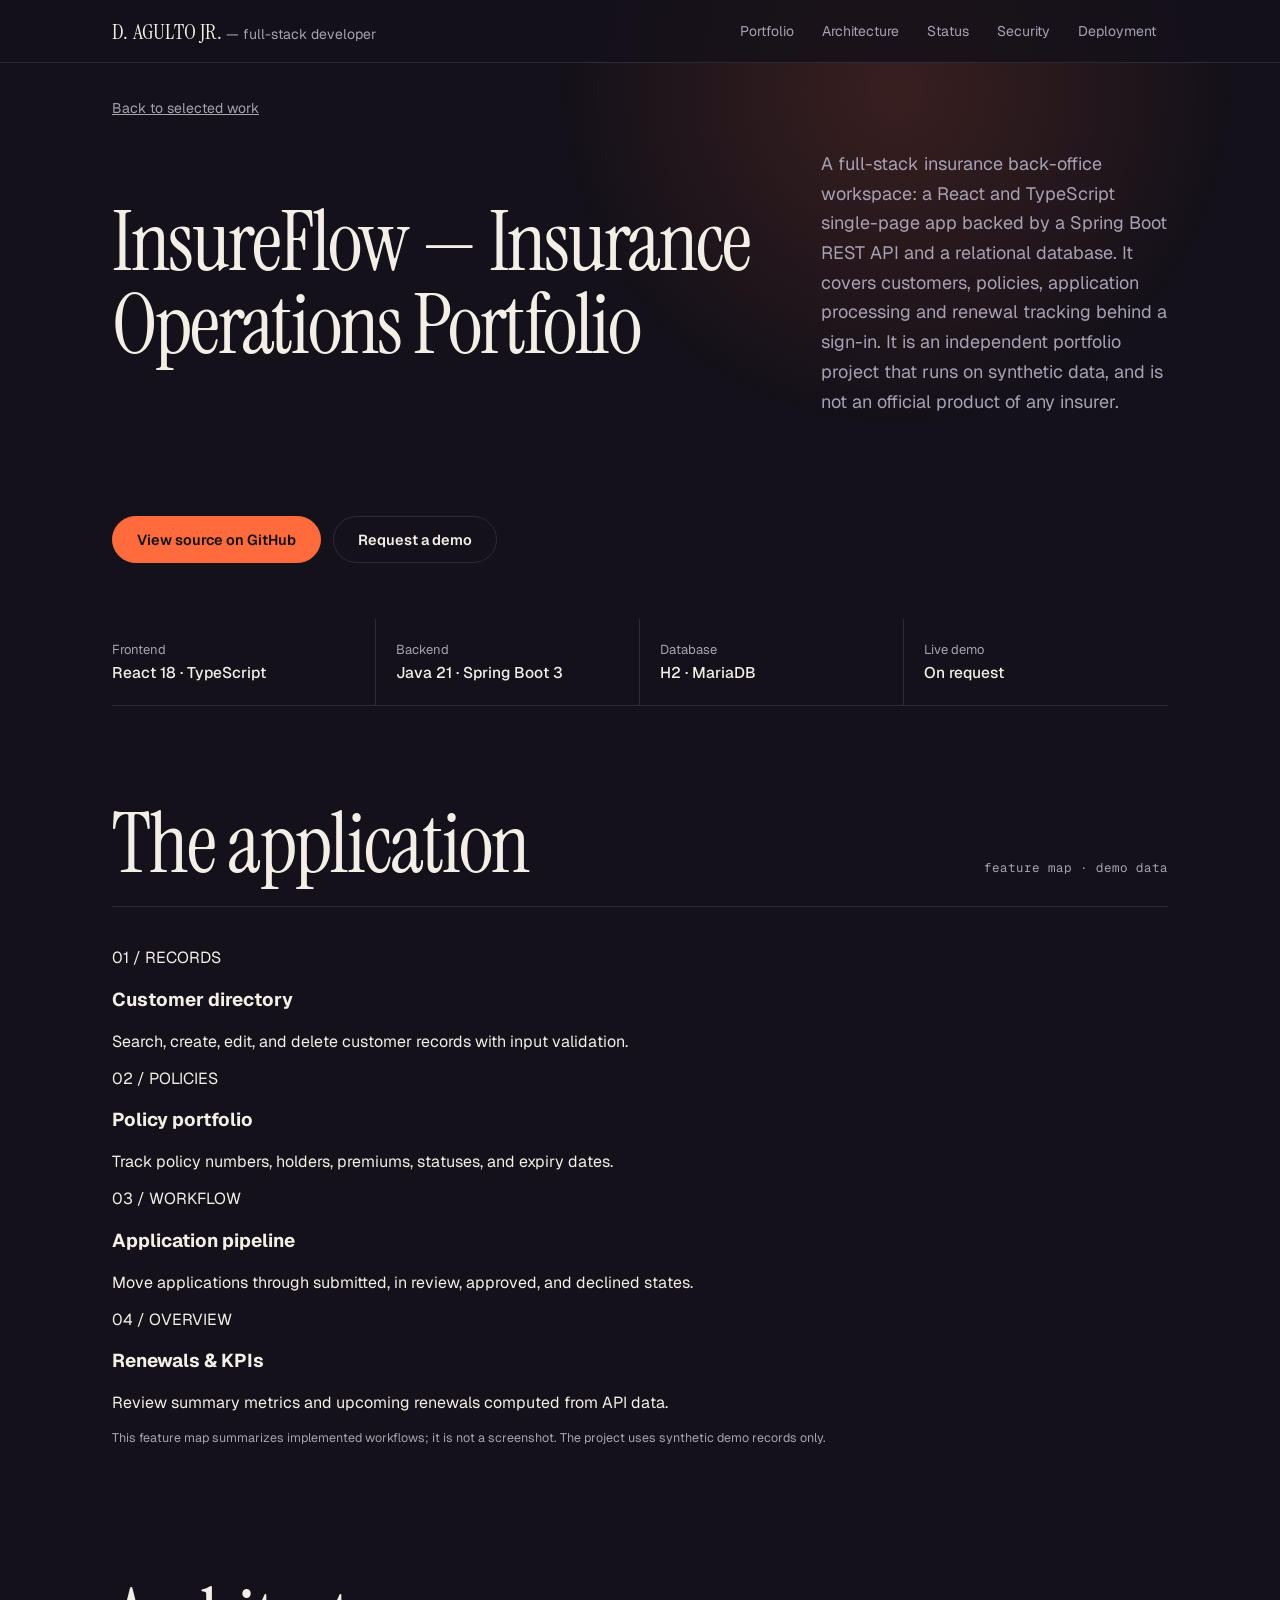
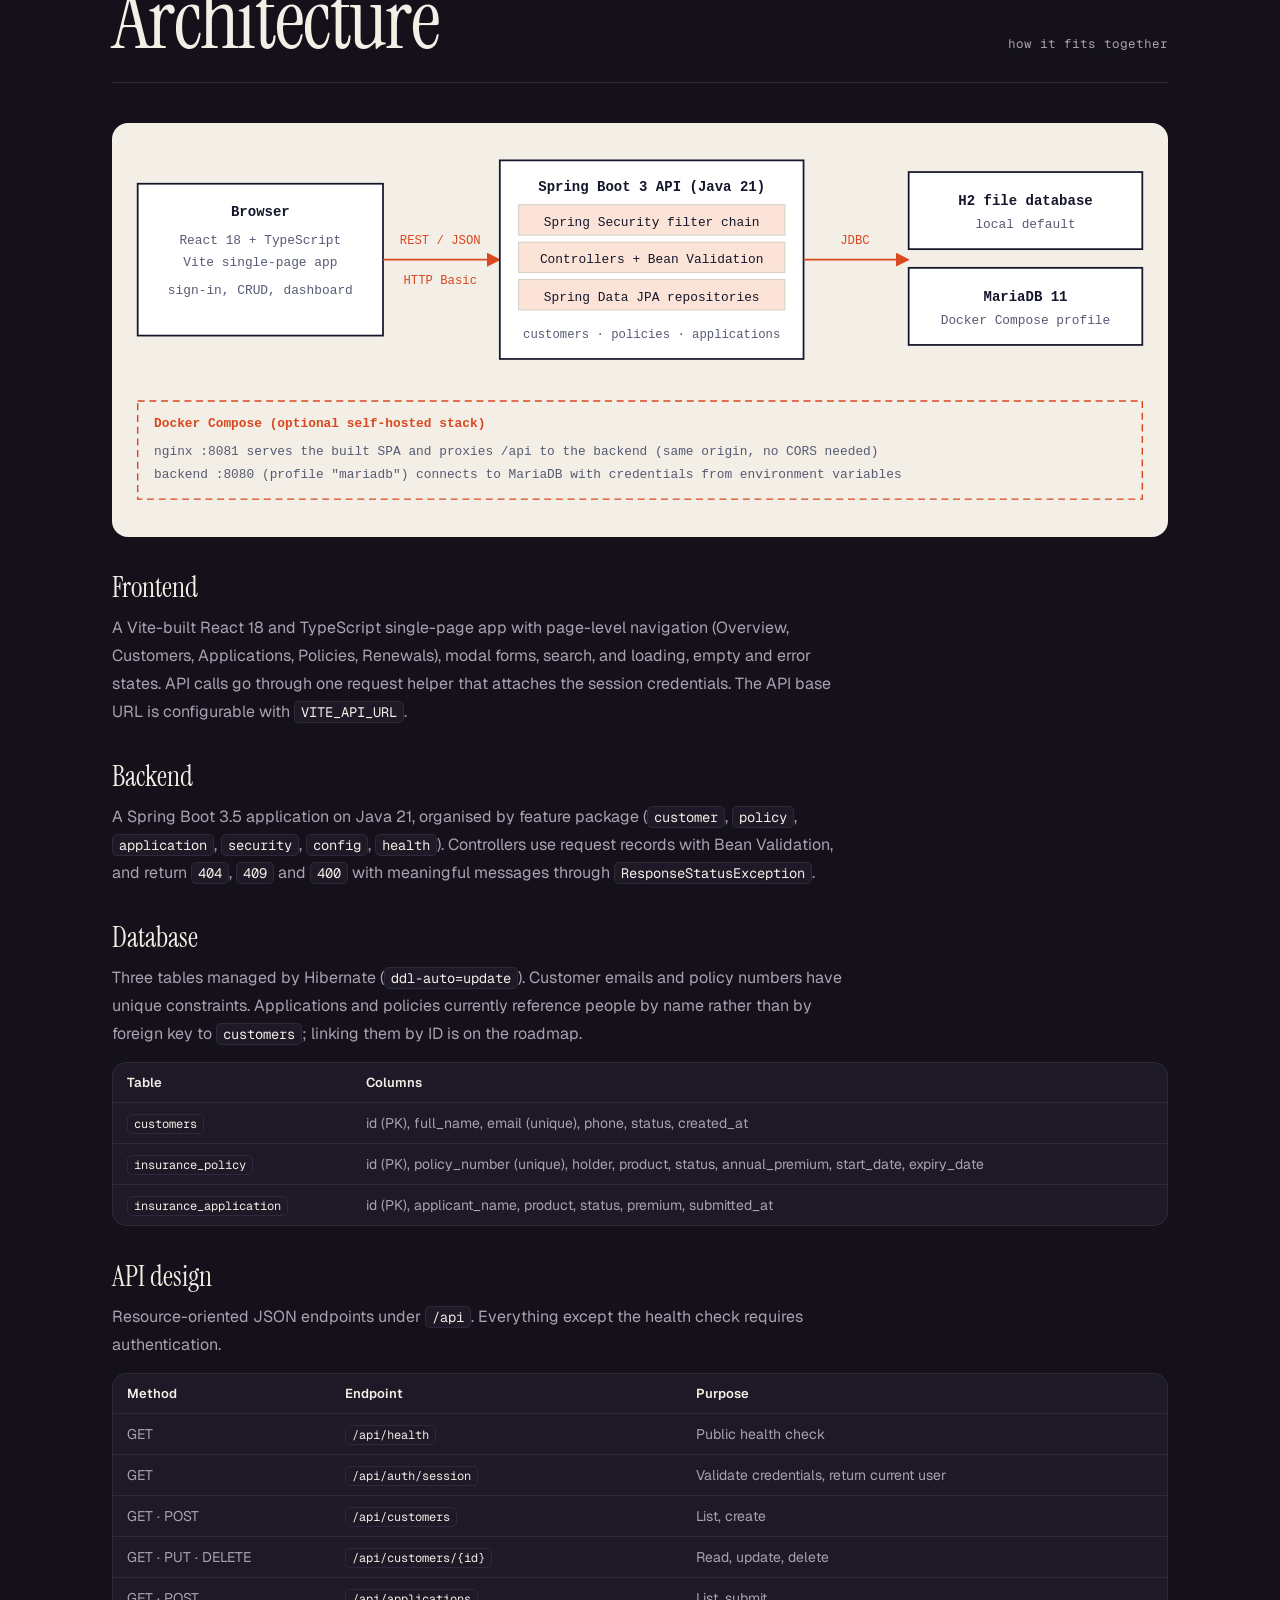
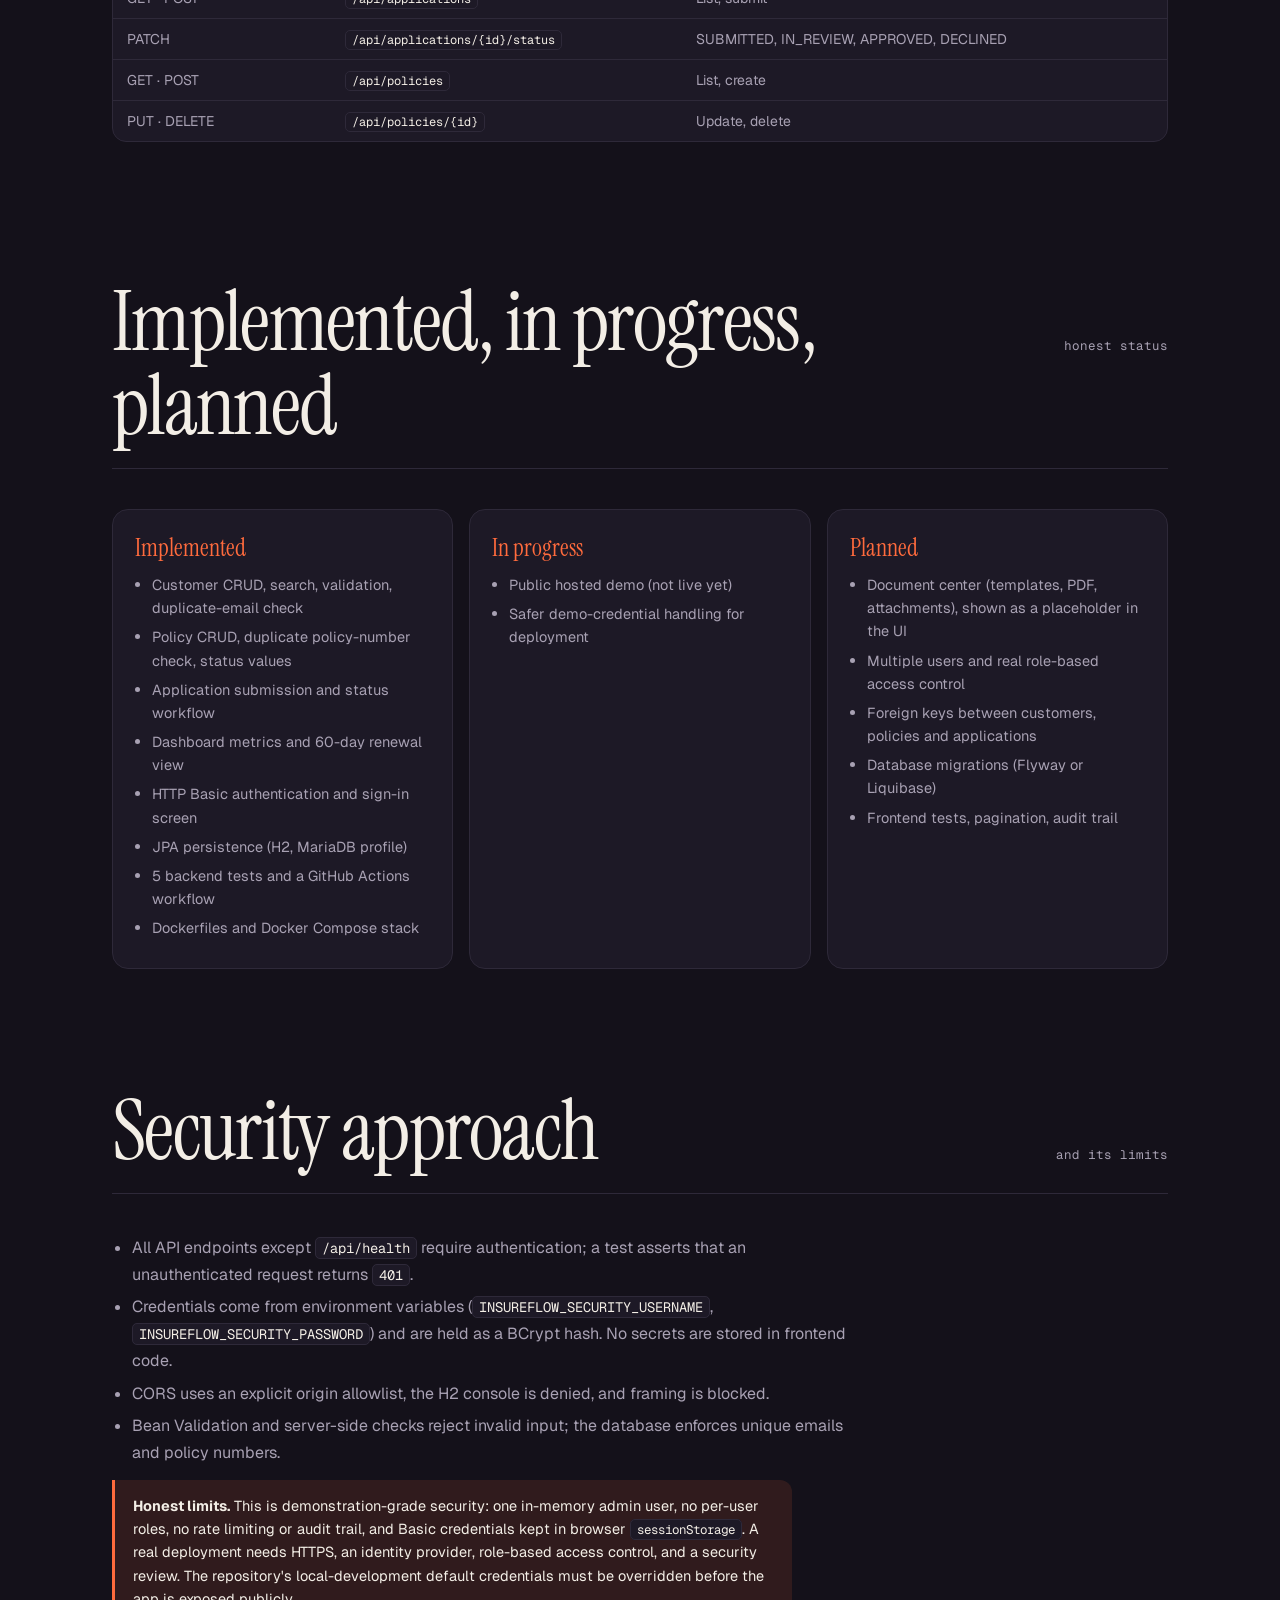
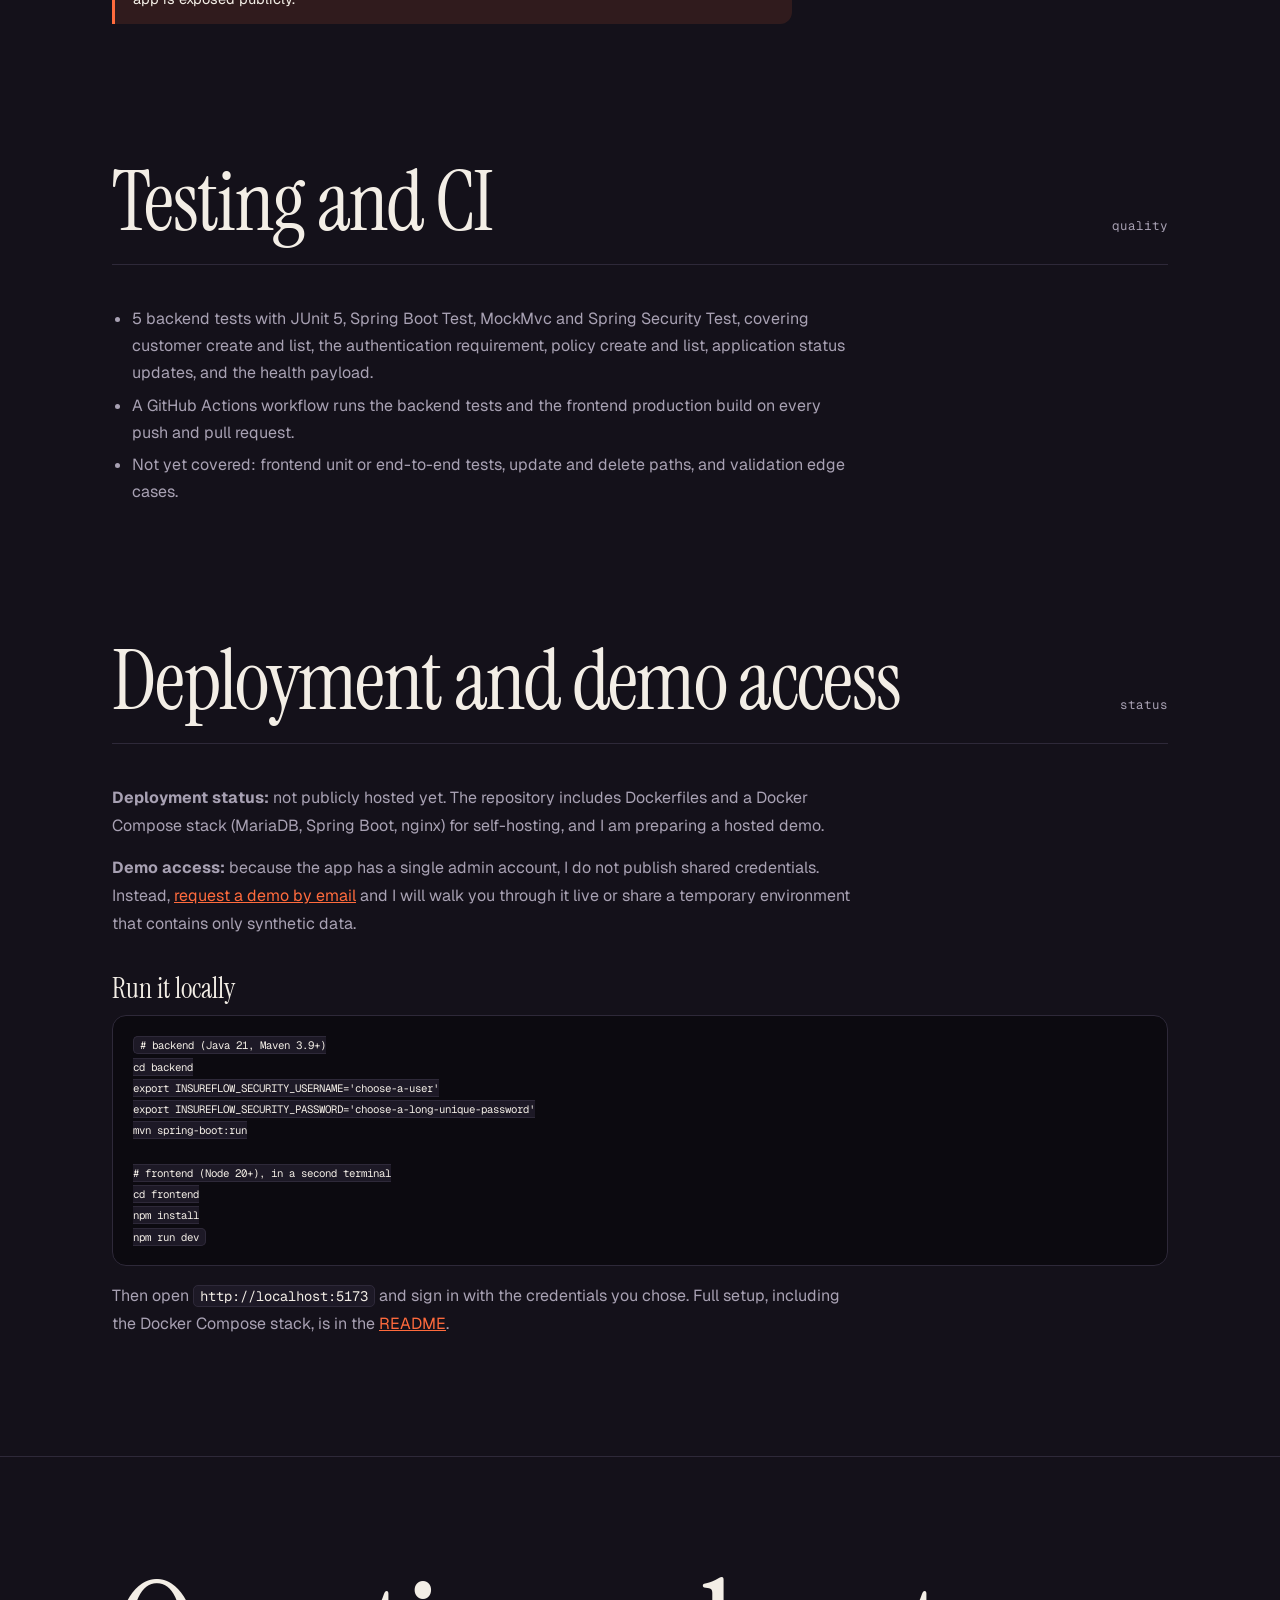
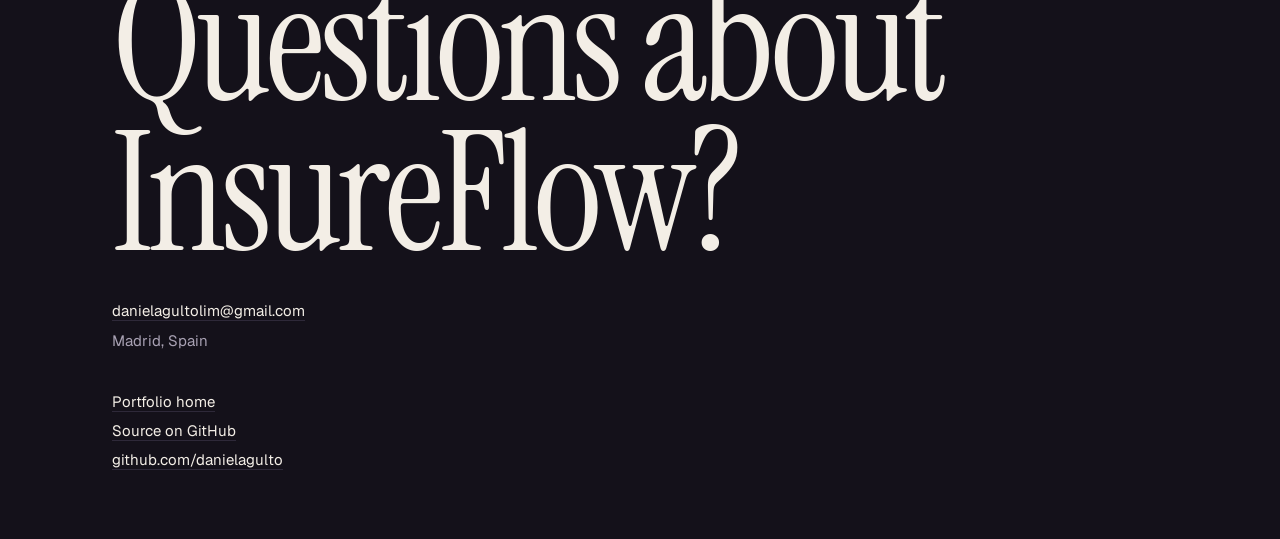
==== commit 2f396a66: "Replace missing InsureFlow screenshots with feature map" ====
--- a/insureflow.html
+++ b/insureflow.html
@@ -12,8 +12,8 @@
 <meta property="og:site_name" content="Daniel Agulto — Portfolio">
 <meta property="og:title" content="InsureFlow — Insurance Operations Portfolio">
 <meta property="og:description" content="Full-stack insurance operations app: Spring Boot REST API, Spring Security, JPA, React and TypeScript. By Daniel Agulto.">
-<meta property="og:image" content="https://danielagulto.github.io/assets/img/og-image.png">
-<meta property="og:image:alt" content="InsureFlow operations dashboard">
+<meta property="og:image" content="https://danielagulto.github.io/daniel.jpg">
+<meta property="og:image:alt" content="Portrait of Daniel Agulto, creator of the InsureFlow portfolio project">
 <meta name="twitter:card" content="summary_large_image">
 <meta name="theme-color" content="#14111A">
 <link rel="icon" href="data:image/svg+xml,%3Csvg xmlns='http://www.w3.org/2000/svg' viewBox='0 0 32 32'%3E%3Crect width='32' height='32' fill='%2314172B'/%3E%3Ctext x='16' y='22' font-family='monospace' font-size='16' font-weight='bold' text-anchor='middle' fill='%23F6F6F9'%3EDA%3C/text%3E%3C/svg%3E">
@@ -68,14 +68,14 @@
   </div>
 
   <section id="screens">
-    <div class="section-head"><h2>The application</h2><span class="tag mono">screenshots</span></div>
-    <div class="shots">
-      <figure class="shot"><img src="assets/img/insureflow-overview.webp" width="1200" height="750" alt="Overview dashboard with customer, pending application, active policy and annual premium metrics, an application pipeline and upcoming renewals" loading="lazy"><figcaption>Overview: metrics derived from API data, application pipeline, renewals.</figcaption></figure>
-      <figure class="shot"><img src="assets/img/insureflow-policies.webp" width="1200" height="750" alt="Policy portfolio table with policy number, holder, product, premium, start and expiry dates, status and edit and delete actions" loading="lazy"><figcaption>Policies: create, edit, delete, expiry dates.</figcaption></figure>
-      <figure class="shot"><img src="assets/img/insureflow-applications.webp" width="1200" height="750" alt="Application pipeline table with a status selector for each submission" loading="lazy"><figcaption>Applications: status workflow.</figcaption></figure>
-      <figure class="shot"><img src="assets/img/insureflow-customers.webp" width="1200" height="750" alt="Customer directory table with name, email, phone, status and created date" loading="lazy"><figcaption>Customers: searchable directory with edit and delete.</figcaption></figure>
-    </div>
-    <p class="note" style="font-size:12.5px;color:var(--ink-soft)">Screenshots show the frontend build populated with the repository's synthetic demo records. No real customer data is used anywhere in the project.</p>
+    <div class="section-head"><h2>The application</h2><span class="tag mono">feature map · demo data</span></div>
+    <div class="screen-summary-grid" aria-label="InsureFlow feature overview, not screenshots">
+      <article class="screen-summary"><span class="screen-index">01 / RECORDS</span><h3>Customer directory</h3><p>Search, create, edit, and delete customer records with input validation.</p></article>
+      <article class="screen-summary"><span class="screen-index">02 / POLICIES</span><h3>Policy portfolio</h3><p>Track policy numbers, holders, premiums, statuses, and expiry dates.</p></article>
+      <article class="screen-summary"><span class="screen-index">03 / WORKFLOW</span><h3>Application pipeline</h3><p>Move applications through submitted, in review, approved, and declined states.</p></article>
+      <article class="screen-summary"><span class="screen-index">04 / OVERVIEW</span><h3>Renewals &amp; KPIs</h3><p>Review summary metrics and upcoming renewals computed from API data.</p></article>
+    </div>
+    <p class="note" style="font-size:12.5px;color:var(--ink-soft)">This feature map summarizes implemented workflows; it is not a screenshot. The project uses synthetic demo records only.</p>
   </section>
 
   <section id="architecture" class="prose">
